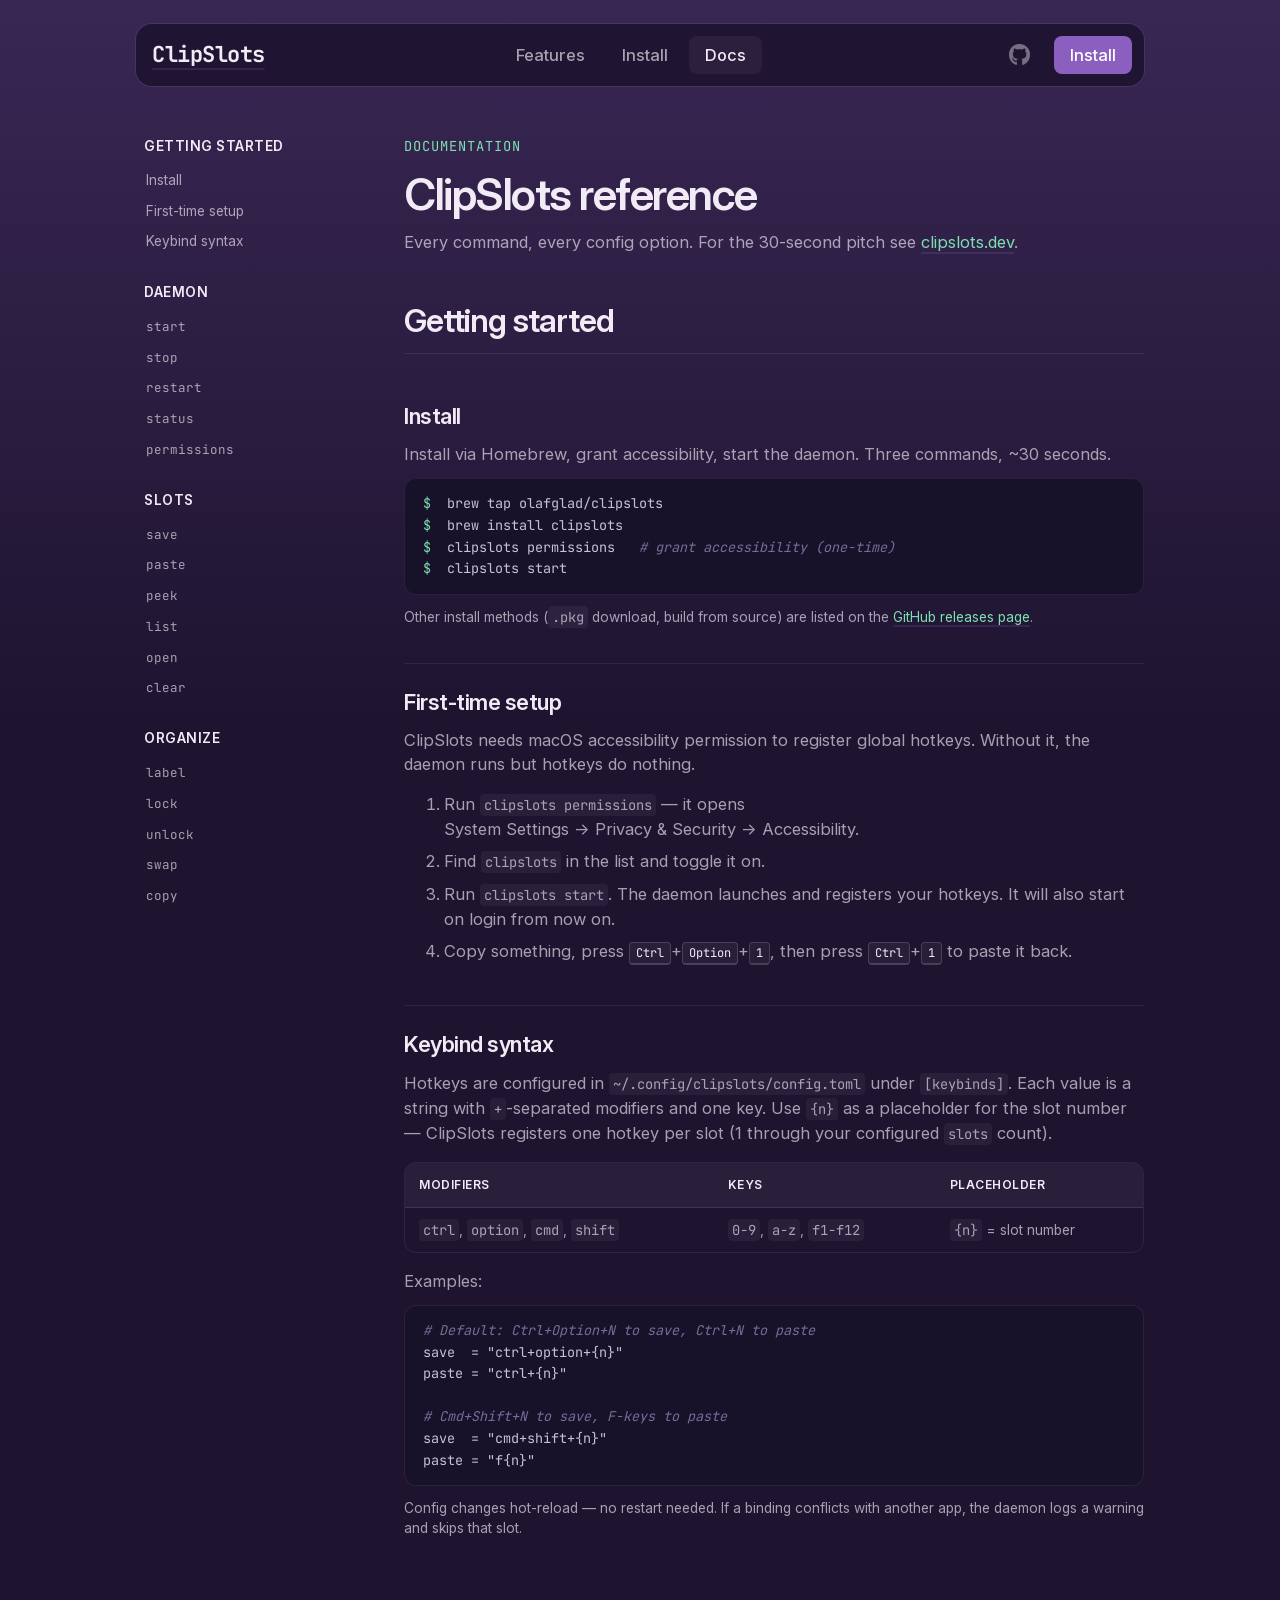
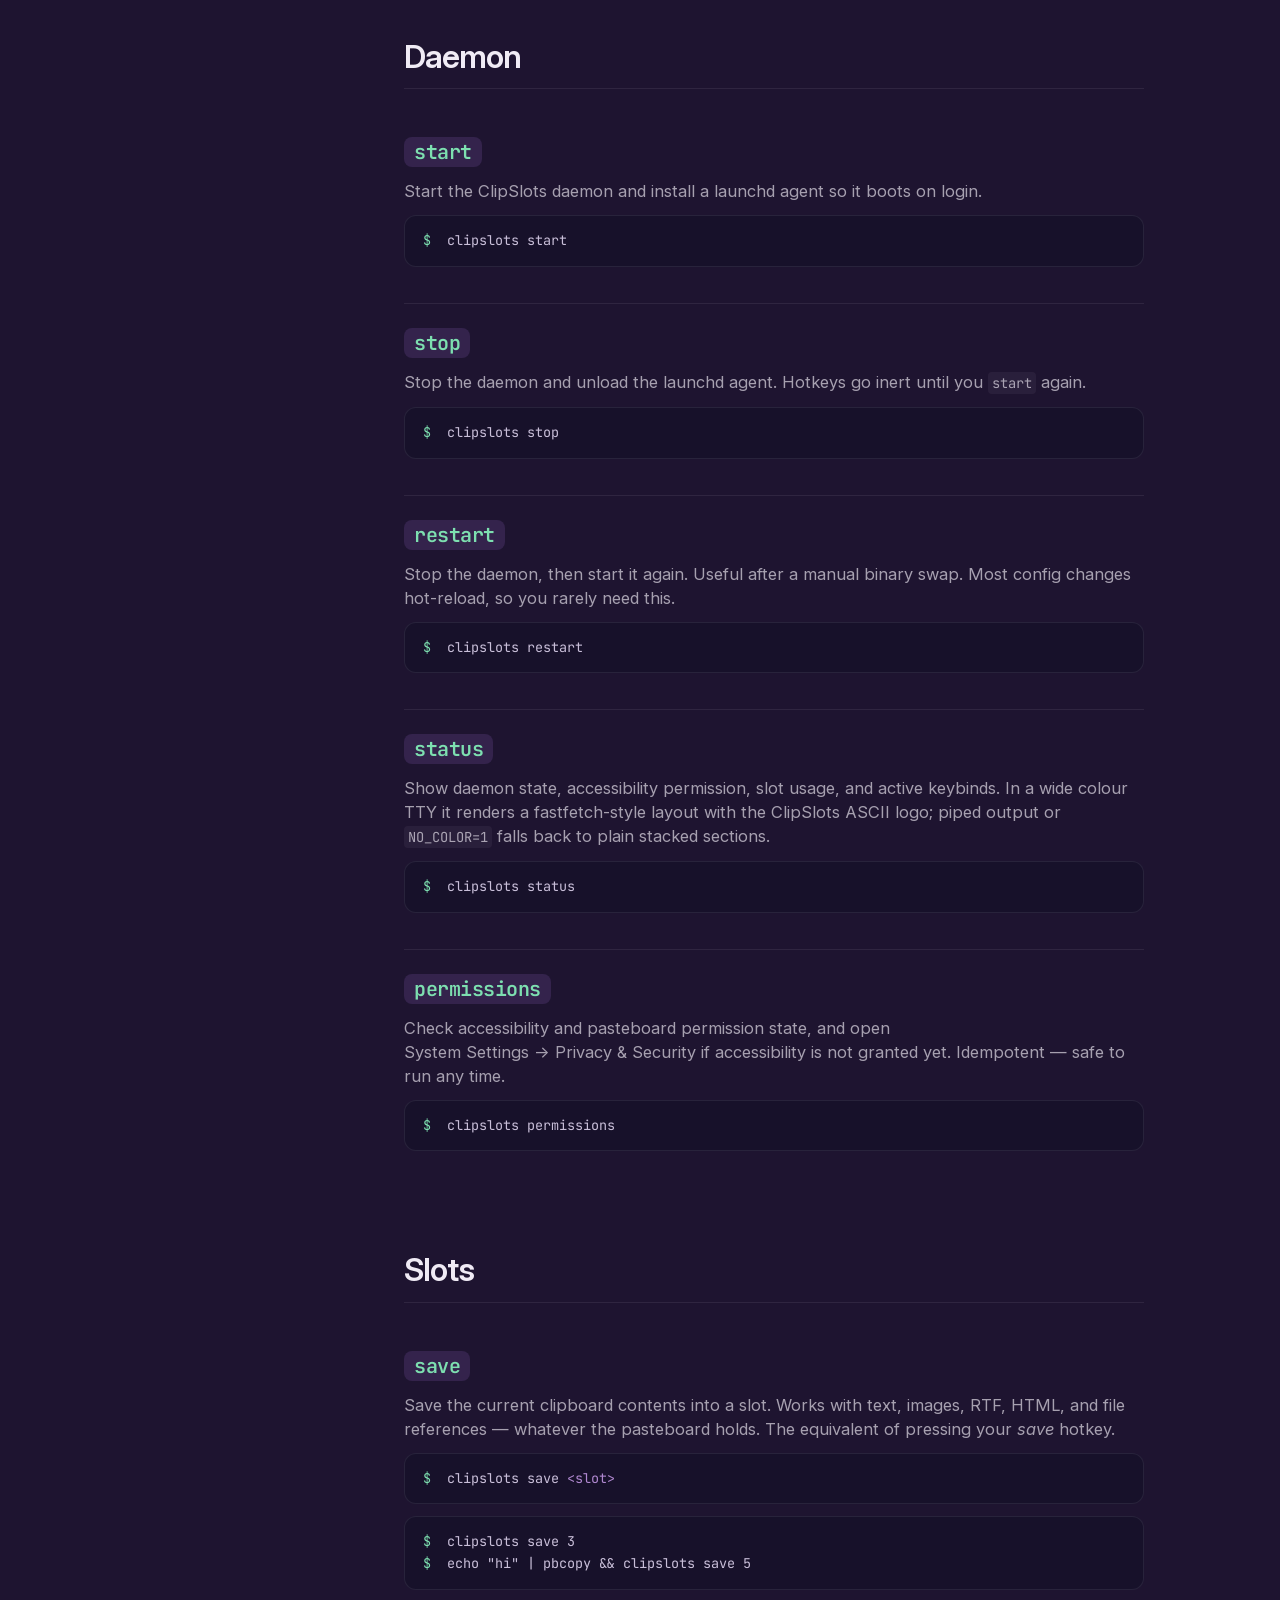
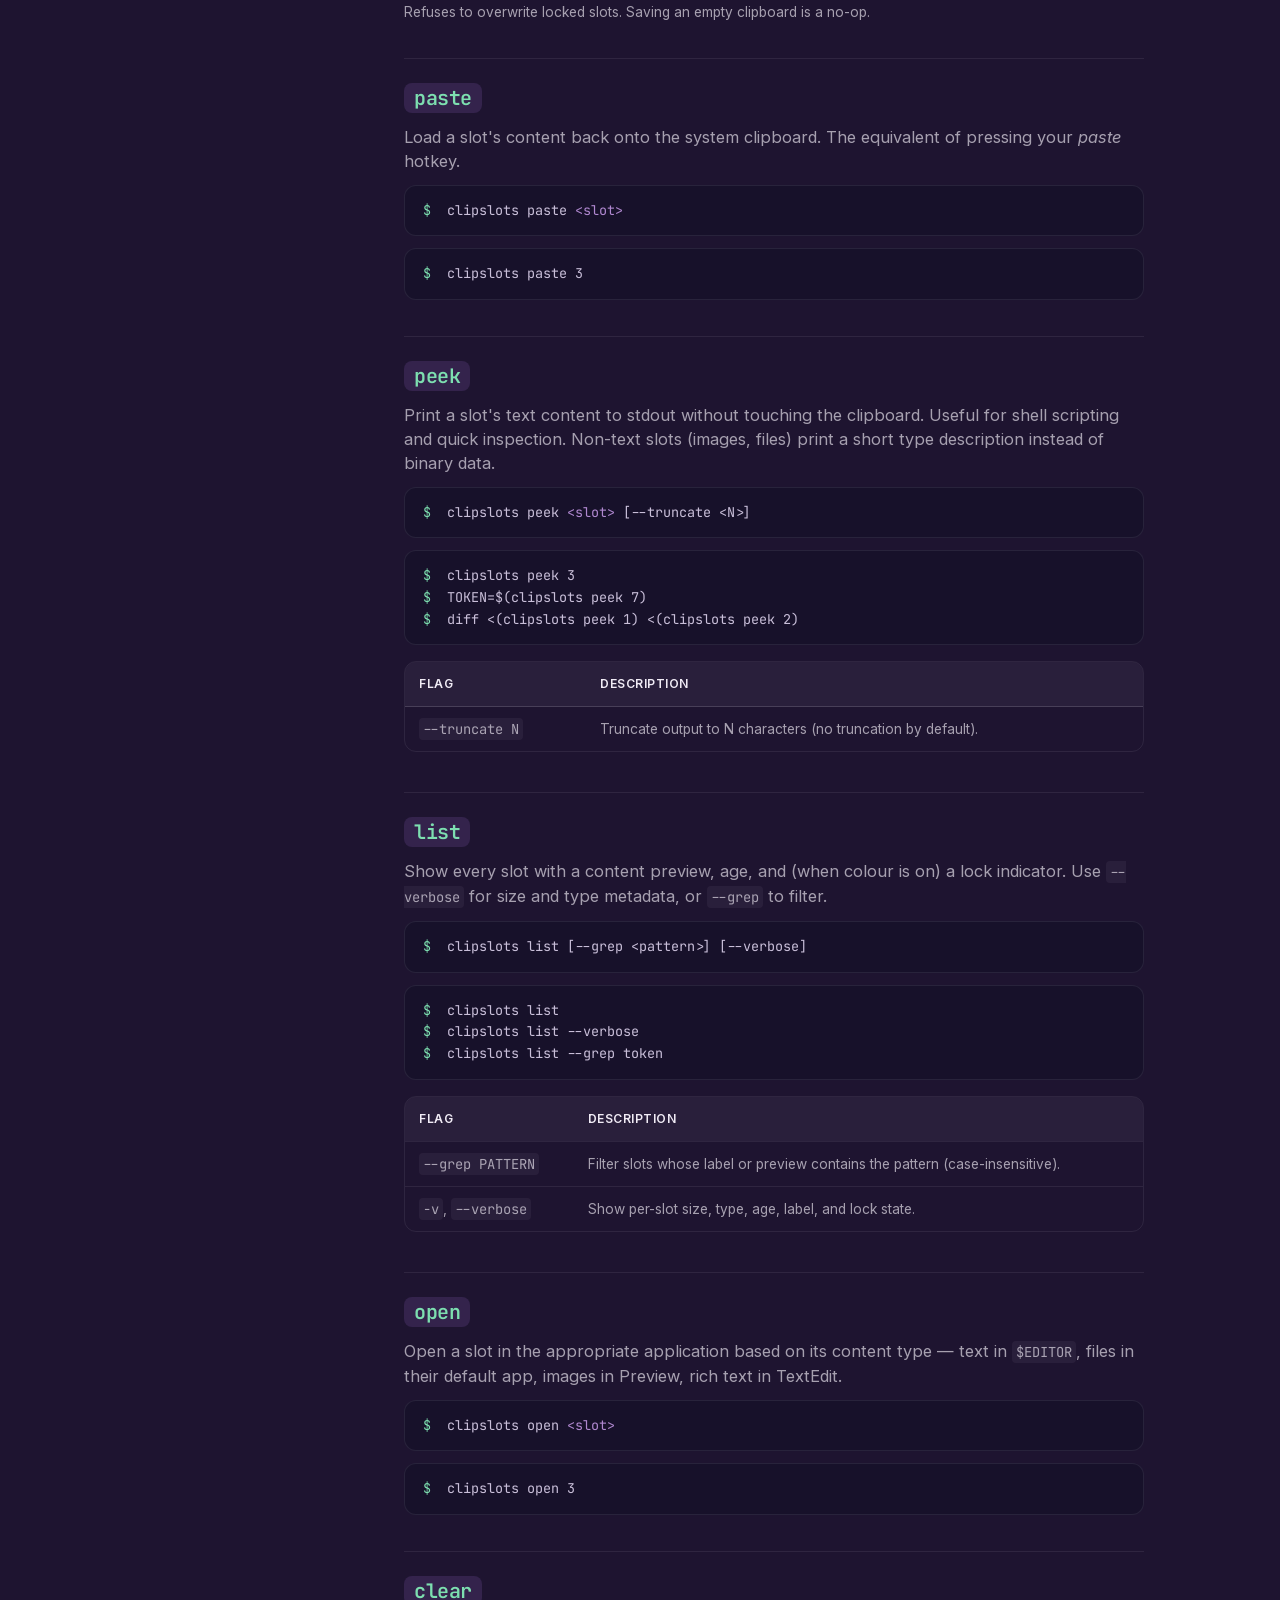
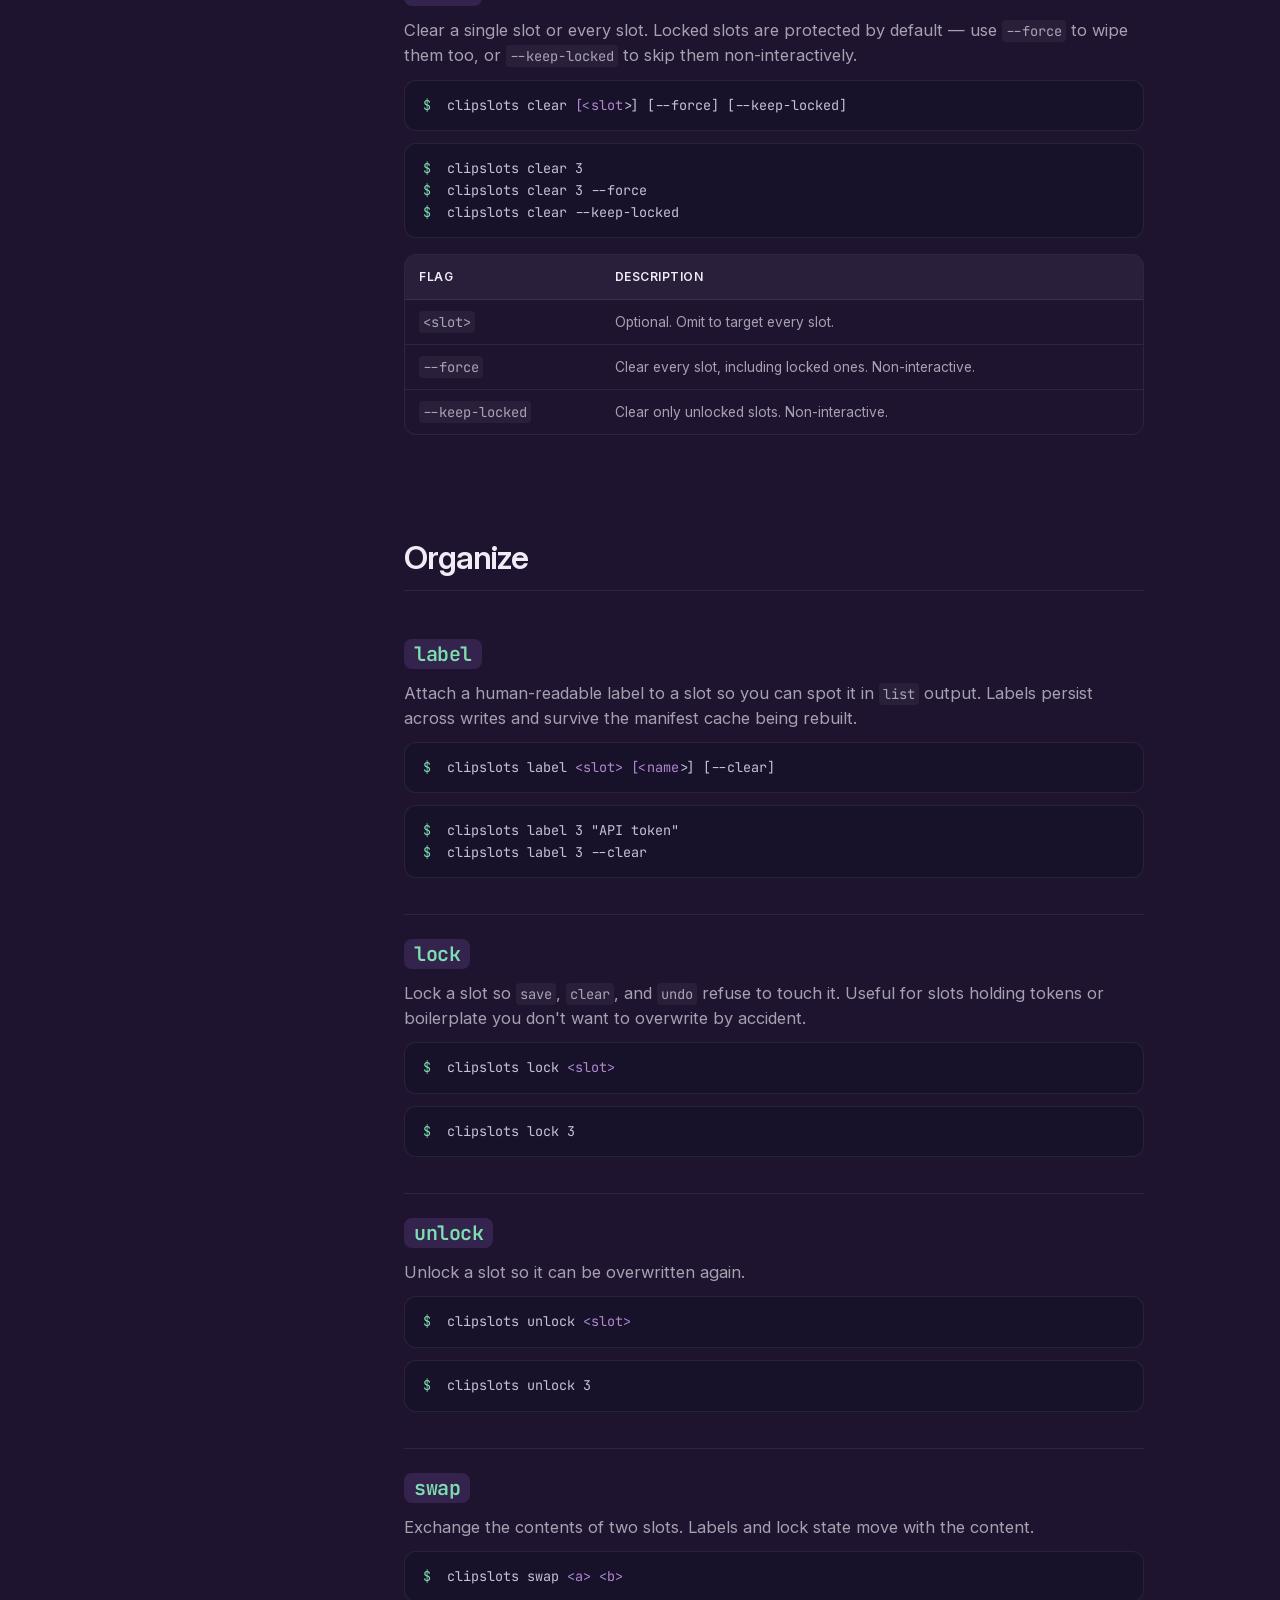
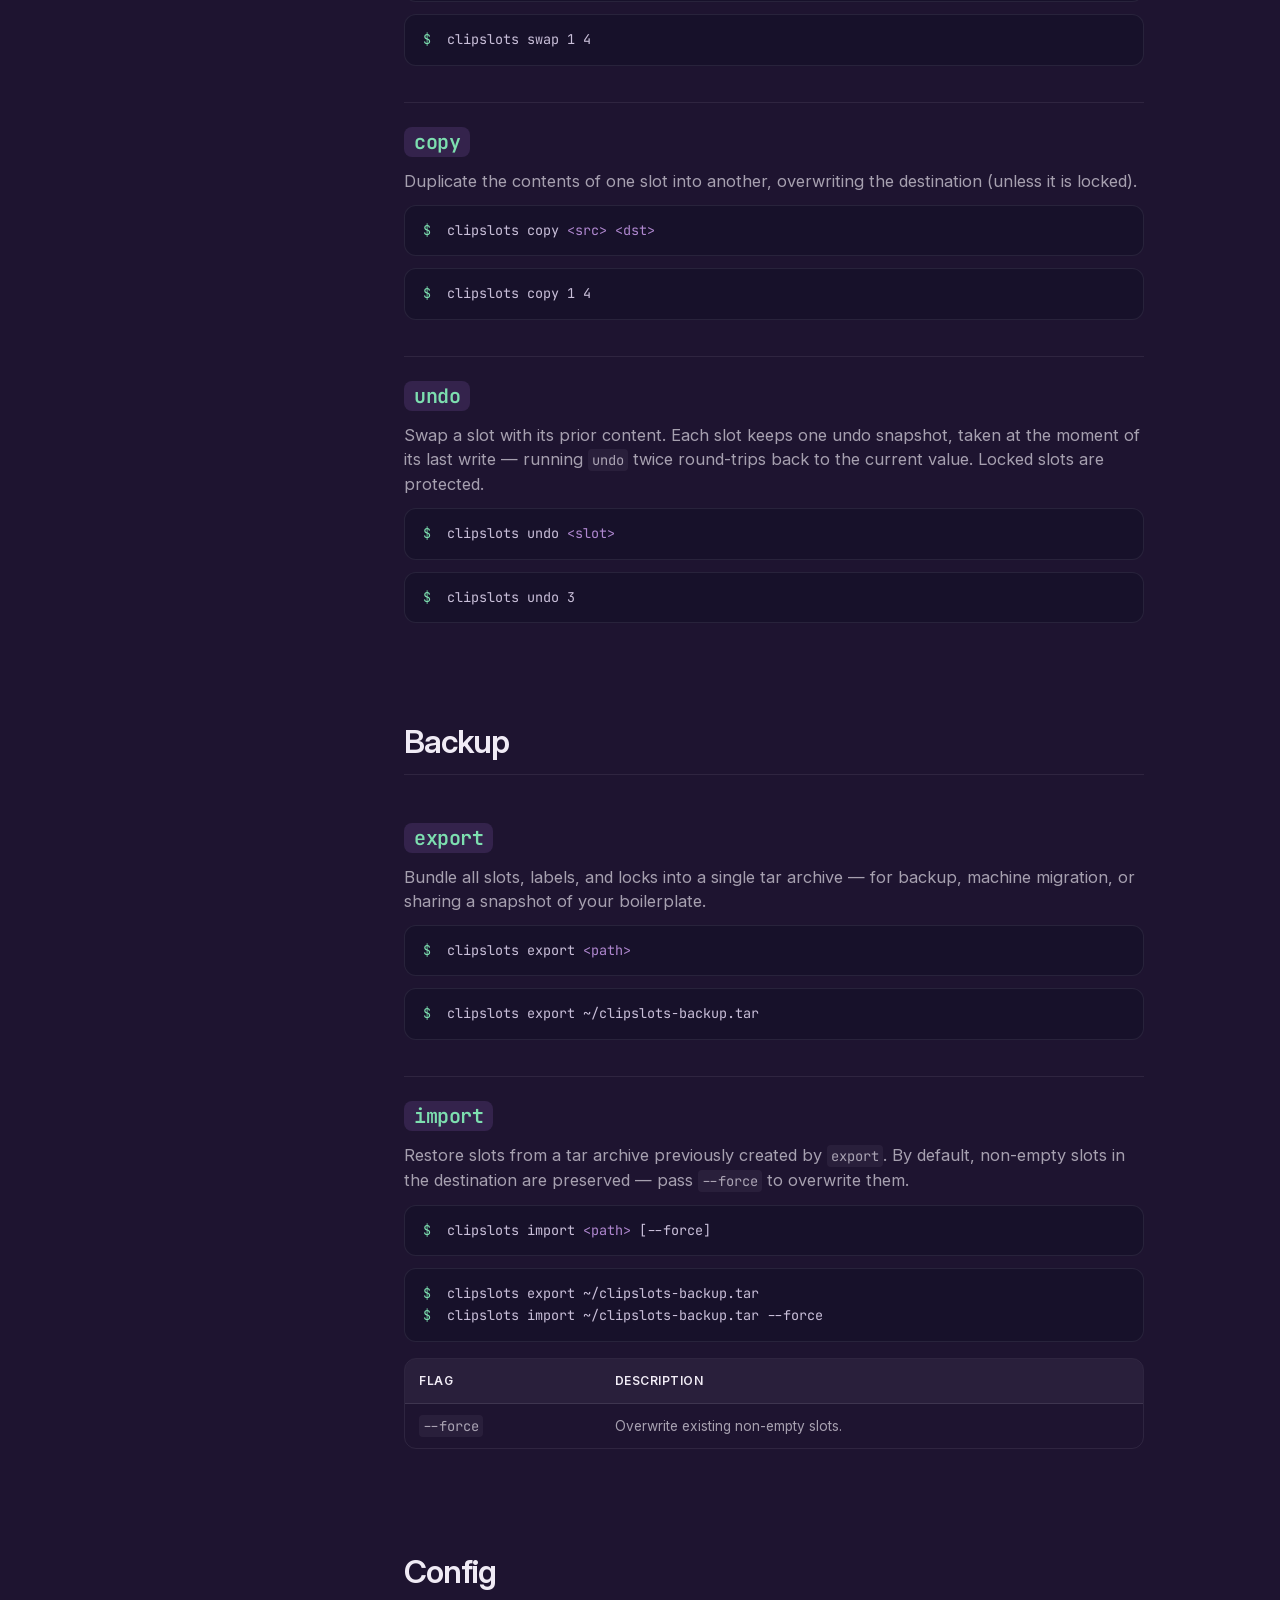
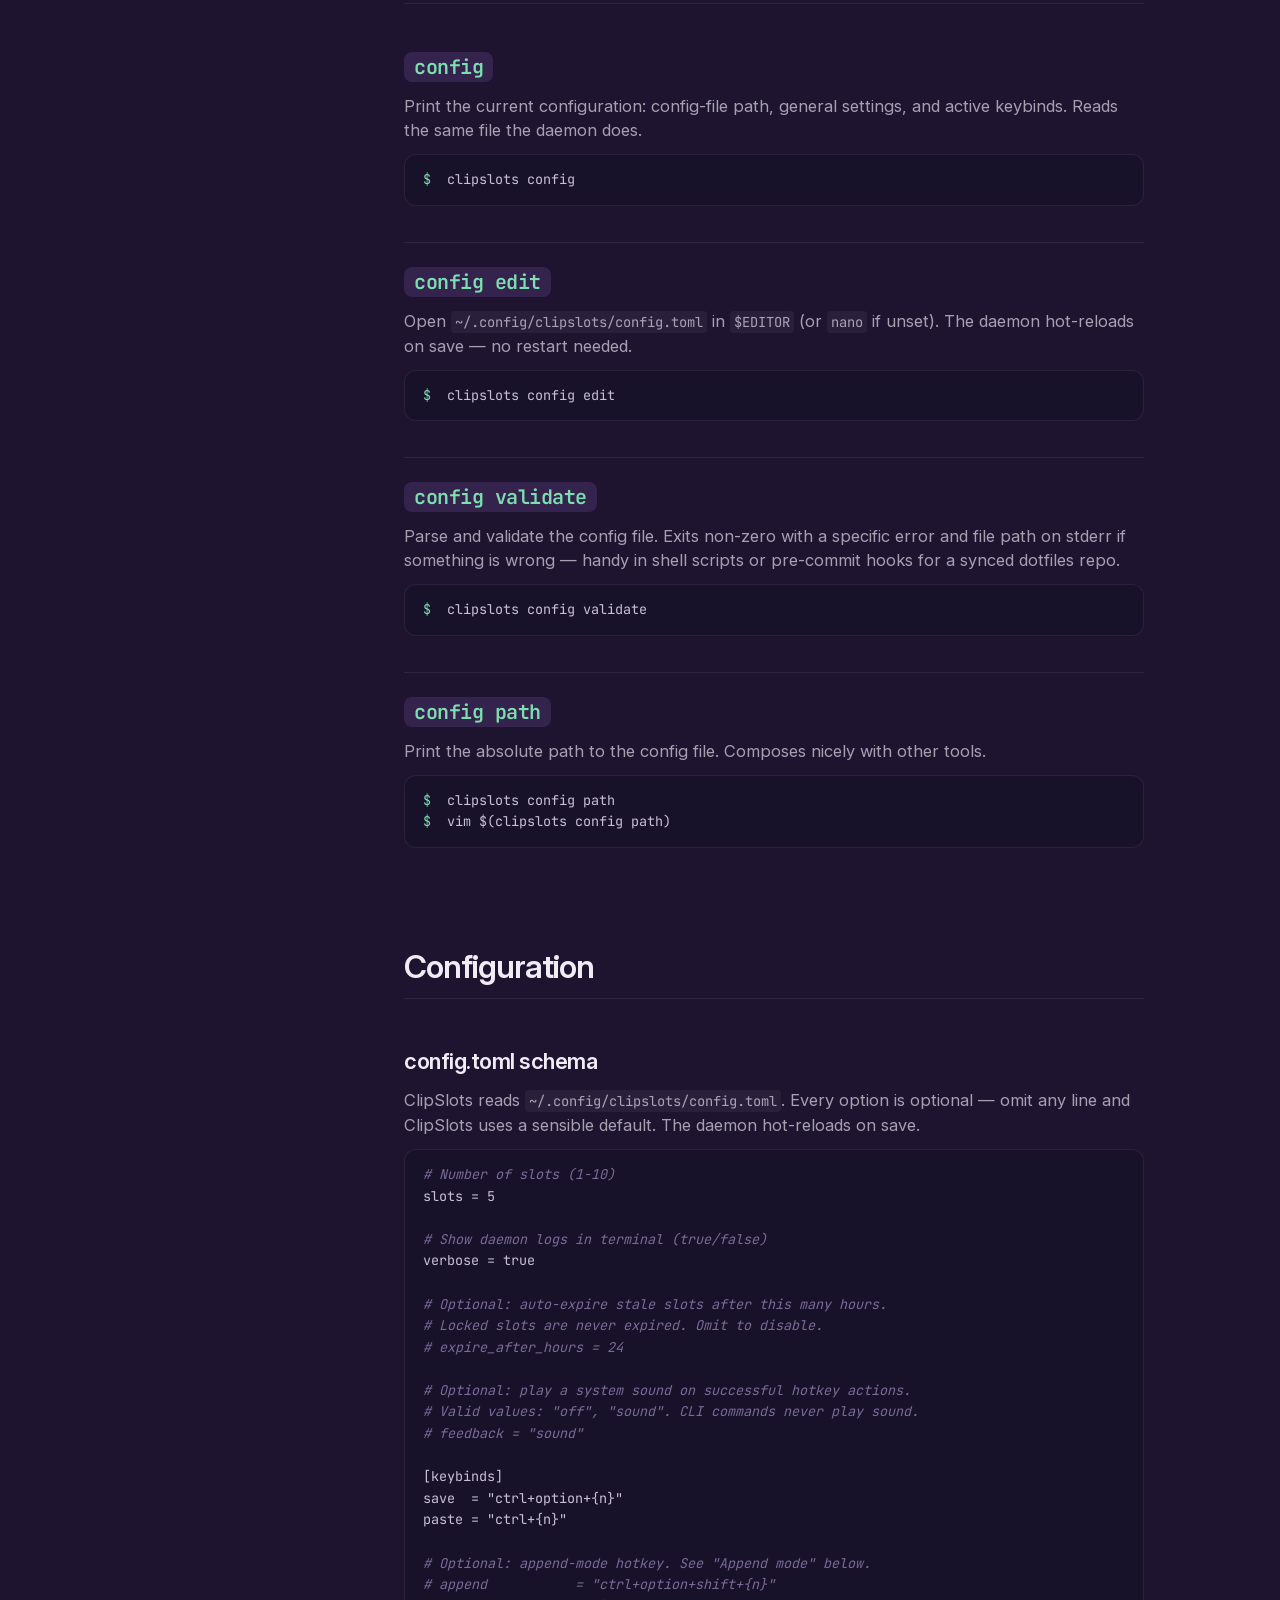
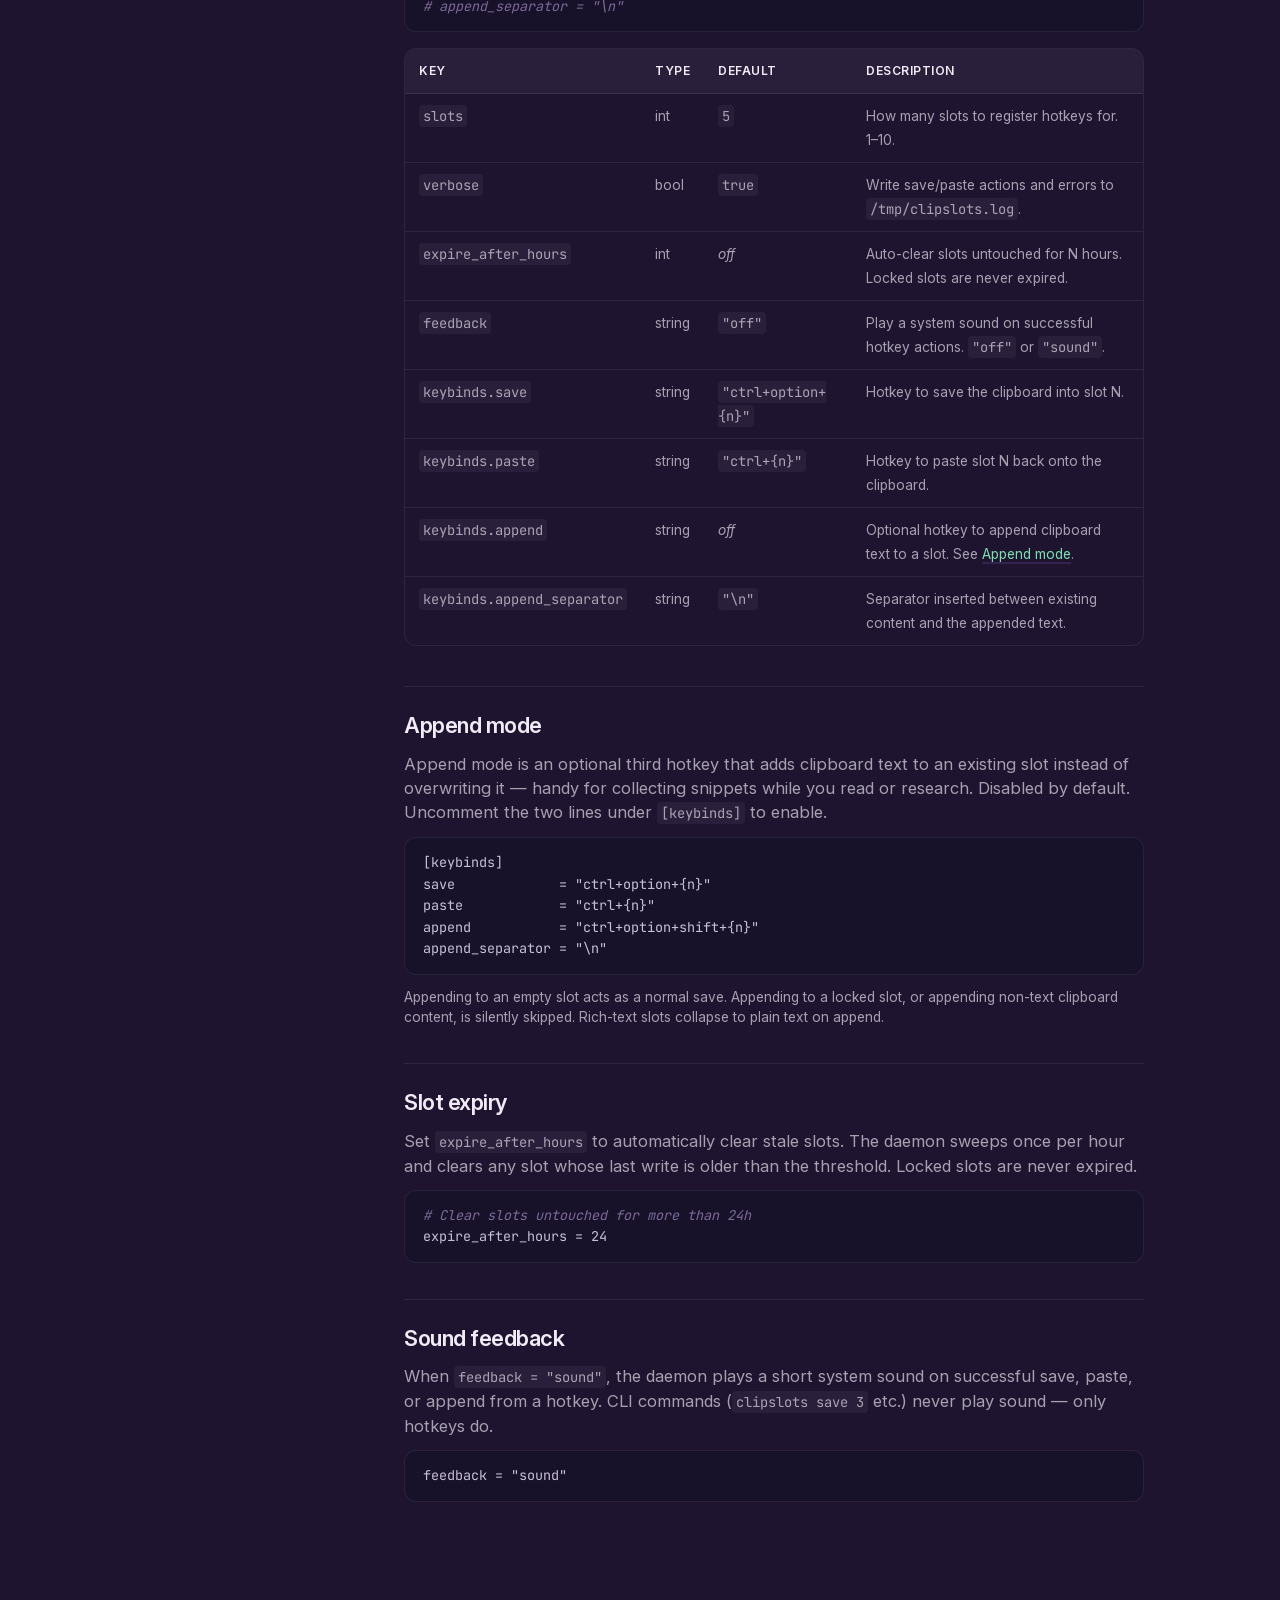
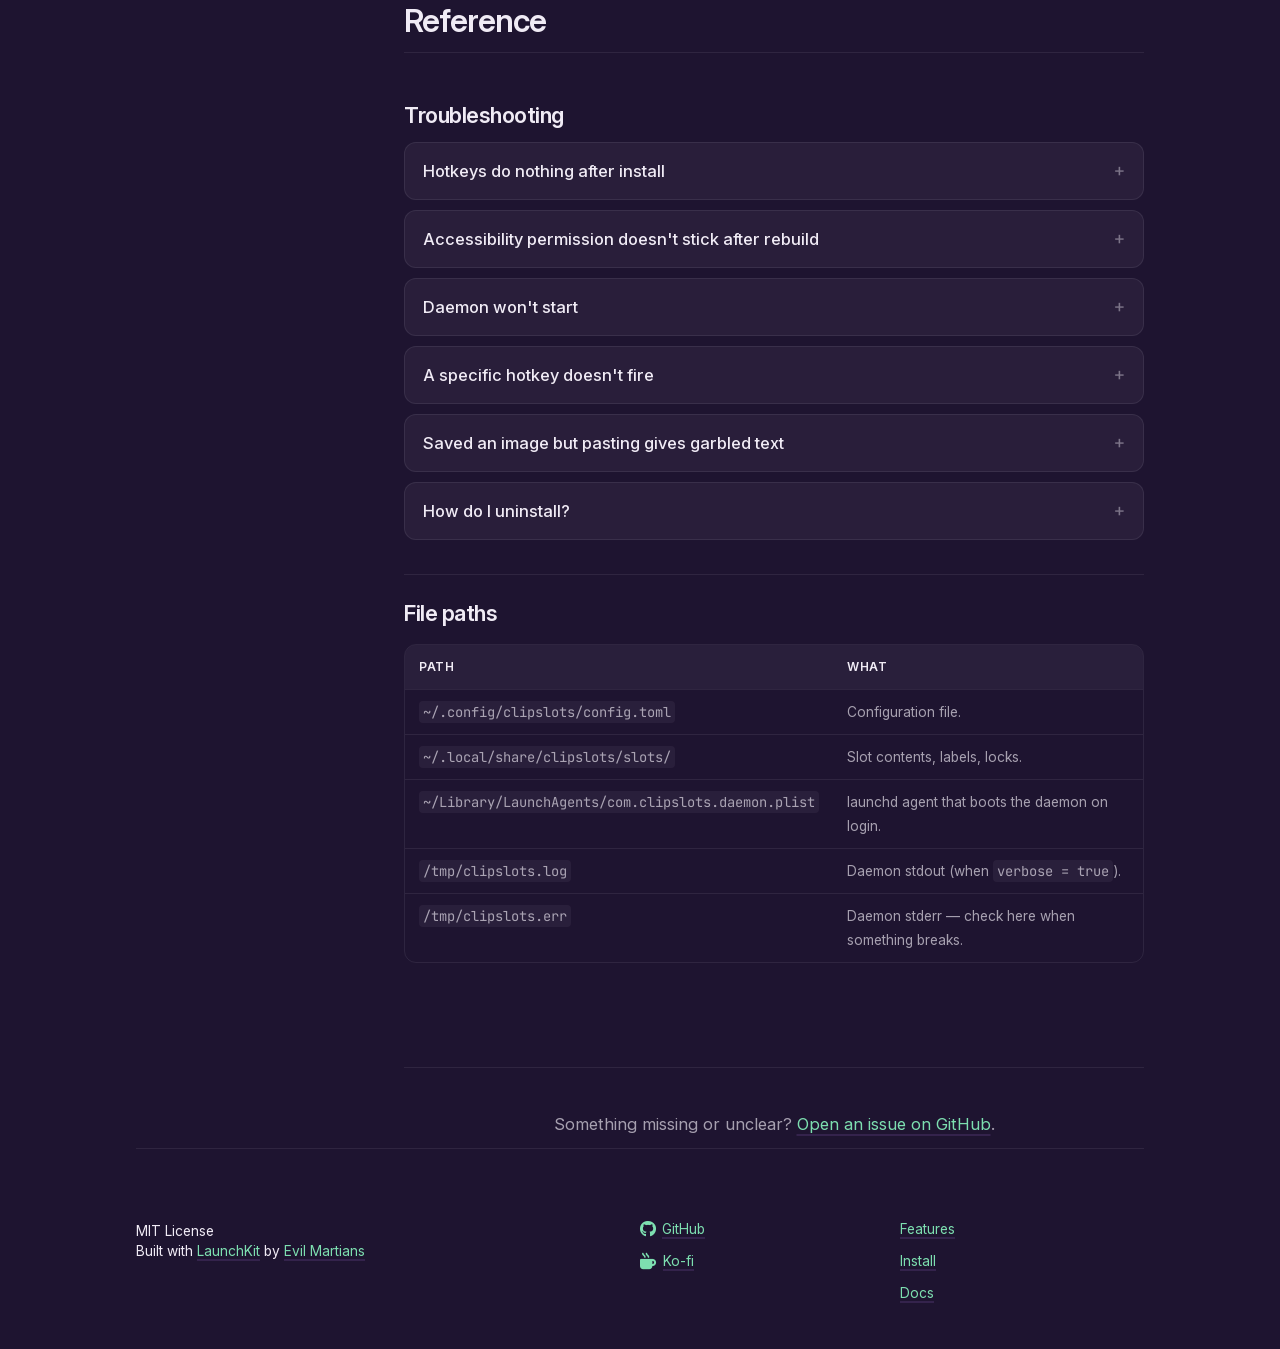
==== docs/docs/index.html @ 7c816e99 "feat(install): homebrew automation, one-click .pkg, permissions UX, docs refresh (v1.14.0) - release" ====
<!doctype html>
<html lang="en" class="theme-dark">
  <head>
    <meta charset="utf-8" />
    <title>ClipSlots — Documentation</title>
    <meta
      content="Full command reference and configuration guide for ClipSlots, the macOS clipboard slot manager."
      name="description"
    />
    <meta content="width=device-width, initial-scale=1" name="viewport" />

    <!-- Open Graph -->
    <meta property="og:type" content="website" />
    <meta property="og:site_name" content="ClipSlots" />
    <meta property="og:title" content="ClipSlots — Documentation" />
    <meta
      property="og:description"
      content="Full command reference and configuration guide for ClipSlots."
    />
    <meta
      property="og:image"
      content="https://clipslots.dev/images/og-image.png"
    />
    <meta property="og:url" content="https://clipslots.dev/docs/" />

    <!-- Favicon -->
    <link rel="icon" href="../images/favicon/favicon.ico" sizes="48x48" />
    <link rel="icon" href="../images/favicon/favicon.svg" type="image/svg+xml" />
    <link
      rel="apple-touch-icon"
      sizes="180x180"
      href="../images/favicon/apple-touch-icon.png"
    />
    <link rel="manifest" href="../images/favicon/site.webmanifest" />

    <!-- Fonts -->
    <link
      rel="preload"
      href="../fonts/InterVariable.woff2"
      as="font"
      type="font/woff2"
      crossorigin
    />

    <!-- Styles -->
    <link href="../vendor/font-awesome-6.7.2/css/all.min.css" rel="stylesheet" />
    <link href="../css/index.css" rel="stylesheet" type="text/css" />
    <link href="../css/tablet.css" rel="stylesheet" type="text/css" />
    <link href="../css/mobile.css" rel="stylesheet" type="text/css" />
    <link href="../css/docs.css" rel="stylesheet" type="text/css" />
    <script src="../js/main.js" type="text/javascript" defer></script>
    <script src="../js/docs.js" type="text/javascript" defer></script>
    <script
      data-goatcounter="https://clipslots.goatcounter.com/count"
      async
      src="//gc.zgo.at/count.js"
    ></script>
  </head>

  <body class="docs-body">
    <div class="background-gradient"></div>
    <div class="page-container">
      <header class="nav-container">
        <a href="../" class="nav-brand">
          <span class="brand-text">ClipSlots</span>
        </a>
        <nav role="navigation" class="nav-menu" data-navigation>
          <a href="../#features" class="nav-link">Features</a>
          <a href="../#install" class="nav-link">Install</a>
          <a href="./" class="nav-link active">Docs</a>
          <div class="button-group stacked margin-top-l mobile-only">
            <a
              href="https://github.com/olafglad/clipSlots"
              class="button primary"
              target="_blank"
            >
              <div class="fa-brands fa-github icon m"></div>
              View on GitHub
            </a>
          </div>
        </nav>
        <div class="button-group">
          <a
            href="https://github.com/olafglad/clipSlots"
            class="button ghost compact hide-on-mobile"
            target="_blank"
            aria-label="GitHub"
          >
            <div class="fa-brands fa-github icon l"></div>
          </a>
          <a href="../#install" class="button primary compact">Install</a>
          <button
            class="button ghost compact nav-hamburger"
            data-mobile-toggle
            aria-label="Show menu"
          >
            <span class="fa-solid fa-bars icon m"></span>
          </button>
        </div>
      </header>

      <main class="docs-layout">
        <!-- Sidebar -->
        <aside class="docs-sidebar" data-docs-sidebar>
          <button
            class="docs-sidebar-toggle"
            data-docs-sidebar-toggle
            aria-label="Show docs navigation"
          >
            <span class="fa-solid fa-list icon m"></span>
            On this page
          </button>
          <nav class="docs-nav" aria-label="Documentation navigation">
            <div class="docs-nav-group">
              <p class="docs-nav-title">Getting Started</p>
              <a href="#install" class="docs-nav-link">Install</a>
              <a href="#first-time" class="docs-nav-link">First-time setup</a>
              <a href="#keybinds" class="docs-nav-link">Keybind syntax</a>
            </div>

            <div class="docs-nav-group">
              <p class="docs-nav-title">Daemon</p>
              <a href="#start" class="docs-nav-link"><code>start</code></a>
              <a href="#stop" class="docs-nav-link"><code>stop</code></a>
              <a href="#restart" class="docs-nav-link"><code>restart</code></a>
              <a href="#status" class="docs-nav-link"><code>status</code></a>
              <a href="#permissions" class="docs-nav-link"><code>permissions</code></a>
            </div>

            <div class="docs-nav-group">
              <p class="docs-nav-title">Slots</p>
              <a href="#save" class="docs-nav-link"><code>save</code></a>
              <a href="#paste" class="docs-nav-link"><code>paste</code></a>
              <a href="#peek" class="docs-nav-link"><code>peek</code></a>
              <a href="#list" class="docs-nav-link"><code>list</code></a>
              <a href="#open" class="docs-nav-link"><code>open</code></a>
              <a href="#clear" class="docs-nav-link"><code>clear</code></a>
            </div>

            <div class="docs-nav-group">
              <p class="docs-nav-title">Organize</p>
              <a href="#label" class="docs-nav-link"><code>label</code></a>
              <a href="#lock" class="docs-nav-link"><code>lock</code></a>
              <a href="#unlock" class="docs-nav-link"><code>unlock</code></a>
              <a href="#swap" class="docs-nav-link"><code>swap</code></a>
              <a href="#copy" class="docs-nav-link"><code>copy</code></a>
              <a href="#undo" class="docs-nav-link"><code>undo</code></a>
            </div>

            <div class="docs-nav-group">
              <p class="docs-nav-title">Backup</p>
              <a href="#export" class="docs-nav-link"><code>export</code></a>
              <a href="#import" class="docs-nav-link"><code>import</code></a>
            </div>

            <div class="docs-nav-group">
              <p class="docs-nav-title">Config</p>
              <a href="#config" class="docs-nav-link"><code>config</code></a>
              <a href="#config-edit" class="docs-nav-link"><code>config edit</code></a>
              <a href="#config-validate" class="docs-nav-link"><code>config validate</code></a>
              <a href="#config-path" class="docs-nav-link"><code>config path</code></a>
            </div>

            <div class="docs-nav-group">
              <p class="docs-nav-title">Configuration</p>
              <a href="#config-schema" class="docs-nav-link">config.toml schema</a>
              <a href="#append-mode" class="docs-nav-link">Append mode</a>
              <a href="#expiry" class="docs-nav-link">Slot expiry</a>
              <a href="#feedback" class="docs-nav-link">Sound feedback</a>
            </div>

            <div class="docs-nav-group">
              <p class="docs-nav-title">Reference</p>
              <a href="#troubleshooting" class="docs-nav-link">Troubleshooting</a>
              <a href="#file-paths" class="docs-nav-link">File paths</a>
            </div>
          </nav>
        </aside>

        <!-- Content -->
        <article class="docs-content">
          <header class="docs-header">
            <p class="docs-eyebrow">Documentation</p>
            <h1 class="docs-h1">ClipSlots reference</h1>
            <p class="paragraph m secondary">
              Every command, every config option. For the 30-second pitch see
              <a href="../" class="color-teal">clipslots.dev</a>.
            </p>
          </header>

          <!-- ============================================================ -->
          <!-- Getting Started                                              -->
          <!-- ============================================================ -->
          <section class="docs-section">
            <h2 class="docs-h2">Getting started</h2>

            <article class="docs-block" id="install">
              <h3 class="docs-h3">
                Install
                <a href="#install" class="docs-anchor" aria-label="Link to Install">#</a>
              </h3>
              <p class="paragraph m secondary">
                Install via Homebrew, grant accessibility, start the daemon.
                Three commands, ~30 seconds.
              </p>
              <pre class="docs-code"><code><span class="c">$</span> brew tap olafglad/clipslots
<span class="c">$</span> brew install clipslots
<span class="c">$</span> clipslots permissions   <span class="comment"># grant accessibility (one-time)</span>
<span class="c">$</span> clipslots start</code></pre>
              <p class="paragraph s secondary">
                Other install methods (<code class="inline-code">.pkg</code> download, build from source) are
                listed on the
                <a
                  href="https://github.com/olafglad/clipSlots/releases/latest"
                  class="color-teal"
                  target="_blank"
                  >GitHub releases page</a
                >.
              </p>
            </article>

            <article class="docs-block" id="first-time">
              <h3 class="docs-h3">
                First-time setup
                <a href="#first-time" class="docs-anchor" aria-label="Link to First-time setup">#</a>
              </h3>
              <p class="paragraph m secondary">
                ClipSlots needs macOS accessibility permission to register
                global hotkeys. Without it, the daemon runs but hotkeys do
                nothing.
              </p>
              <ol class="paragraph m secondary">
                <li>
                  Run <code class="inline-code">clipslots permissions</code> —
                  it opens System&nbsp;Settings&nbsp;→&nbsp;Privacy&nbsp;&amp;&nbsp;Security&nbsp;→&nbsp;Accessibility.
                </li>
                <li>
                  Find <code class="inline-code">clipslots</code> in the list
                  and toggle it on.
                </li>
                <li>
                  Run <code class="inline-code">clipslots start</code>. The
                  daemon launches and registers your hotkeys. It will also
                  start on login from now on.
                </li>
                <li>
                  Copy something, press <kbd>Ctrl</kbd>+<kbd>Option</kbd>+<kbd>1</kbd>, then
                  press <kbd>Ctrl</kbd>+<kbd>1</kbd> to paste it back.
                </li>
              </ol>
            </article>

            <article class="docs-block" id="keybinds">
              <h3 class="docs-h3">
                Keybind syntax
                <a href="#keybinds" class="docs-anchor" aria-label="Link to Keybind syntax">#</a>
              </h3>
              <p class="paragraph m secondary">
                Hotkeys are configured in
                <code class="inline-code">~/.config/clipslots/config.toml</code>
                under <code class="inline-code">[keybinds]</code>. Each value
                is a string with <code class="inline-code">+</code>-separated
                modifiers and one key. Use
                <code class="inline-code">{n}</code> as a placeholder for the
                slot number — ClipSlots registers one hotkey per slot
                (1&nbsp;through your configured <code class="inline-code">slots</code> count).
              </p>
              <div class="docs-table-wrapper">
                <table class="docs-table">
                  <thead>
                    <tr><th>Modifiers</th><th>Keys</th><th>Placeholder</th></tr>
                  </thead>
                  <tbody>
                    <tr>
                      <td><code class="inline-code">ctrl</code>, <code class="inline-code">option</code>, <code class="inline-code">cmd</code>, <code class="inline-code">shift</code></td>
                      <td><code class="inline-code">0-9</code>, <code class="inline-code">a-z</code>, <code class="inline-code">f1-f12</code></td>
                      <td><code class="inline-code">{n}</code> = slot number</td>
                    </tr>
                  </tbody>
                </table>
              </div>
              <p class="paragraph m secondary">Examples:</p>
              <pre class="docs-code"><code><span class="comment"># Default: Ctrl+Option+N to save, Ctrl+N to paste</span>
save  = "ctrl+option+{n}"
paste = "ctrl+{n}"

<span class="comment"># Cmd+Shift+N to save, F-keys to paste</span>
save  = "cmd+shift+{n}"
paste = "f{n}"</code></pre>
              <p class="paragraph s secondary">
                Config changes hot-reload — no restart needed. If a binding
                conflicts with another app, the daemon logs a warning and
                skips that slot.
              </p>
            </article>
          </section>

          <!-- ============================================================ -->
          <!-- Daemon commands                                              -->
          <!-- ============================================================ -->
          <section class="docs-section">
            <h2 class="docs-h2">Daemon</h2>

            <article class="docs-block" id="start">
              <h3 class="docs-h3"><code>start</code><a href="#start" class="docs-anchor">#</a></h3>
              <p class="paragraph m secondary">Start the ClipSlots daemon and install a launchd agent so it boots on login.</p>
              <pre class="docs-code"><code><span class="c">$</span> clipslots start</code></pre>
            </article>

            <article class="docs-block" id="stop">
              <h3 class="docs-h3"><code>stop</code><a href="#stop" class="docs-anchor">#</a></h3>
              <p class="paragraph m secondary">Stop the daemon and unload the launchd agent. Hotkeys go inert until you <code class="inline-code">start</code> again.</p>
              <pre class="docs-code"><code><span class="c">$</span> clipslots stop</code></pre>
            </article>

            <article class="docs-block" id="restart">
              <h3 class="docs-h3"><code>restart</code><a href="#restart" class="docs-anchor">#</a></h3>
              <p class="paragraph m secondary">Stop the daemon, then start it again. Useful after a manual binary swap. Most config changes hot-reload, so you rarely need this.</p>
              <pre class="docs-code"><code><span class="c">$</span> clipslots restart</code></pre>
            </article>

            <article class="docs-block" id="status">
              <h3 class="docs-h3"><code>status</code><a href="#status" class="docs-anchor">#</a></h3>
              <p class="paragraph m secondary">
                Show daemon state, accessibility permission, slot usage, and active keybinds. In a wide colour TTY it renders a fastfetch-style layout with the ClipSlots ASCII logo; piped output or
                <code class="inline-code">NO_COLOR=1</code> falls back to plain stacked sections.
              </p>
              <pre class="docs-code"><code><span class="c">$</span> clipslots status</code></pre>
            </article>

            <article class="docs-block" id="permissions">
              <h3 class="docs-h3"><code>permissions</code><a href="#permissions" class="docs-anchor">#</a></h3>
              <p class="paragraph m secondary">
                Check accessibility and pasteboard permission state, and open
                System&nbsp;Settings&nbsp;→&nbsp;Privacy&nbsp;&amp;&nbsp;Security if accessibility is not granted yet. Idempotent — safe to run any time.
              </p>
              <pre class="docs-code"><code><span class="c">$</span> clipslots permissions</code></pre>
            </article>
          </section>

          <!-- ============================================================ -->
          <!-- Slot commands                                                -->
          <!-- ============================================================ -->
          <section class="docs-section">
            <h2 class="docs-h2">Slots</h2>

            <article class="docs-block" id="save">
              <h3 class="docs-h3"><code>save</code><a href="#save" class="docs-anchor">#</a></h3>
              <p class="paragraph m secondary">
                Save the current clipboard contents into a slot. Works with
                text, images, RTF, HTML, and file references — whatever the
                pasteboard holds. The equivalent of pressing your
                <em>save</em> hotkey.
              </p>
              <pre class="docs-code"><code><span class="c">$</span> clipslots save <span class="arg">&lt;slot&gt;</span></code></pre>
              <pre class="docs-code"><code><span class="c">$</span> clipslots save 3
<span class="c">$</span> echo "hi" | pbcopy &amp;&amp; clipslots save 5</code></pre>
              <p class="paragraph s secondary">Refuses to overwrite locked slots. Saving an empty clipboard is a no-op.</p>
            </article>

            <article class="docs-block" id="paste">
              <h3 class="docs-h3"><code>paste</code><a href="#paste" class="docs-anchor">#</a></h3>
              <p class="paragraph m secondary">Load a slot's content back onto the system clipboard. The equivalent of pressing your <em>paste</em> hotkey.</p>
              <pre class="docs-code"><code><span class="c">$</span> clipslots paste <span class="arg">&lt;slot&gt;</span></code></pre>
              <pre class="docs-code"><code><span class="c">$</span> clipslots paste 3</code></pre>
            </article>

            <article class="docs-block" id="peek">
              <h3 class="docs-h3"><code>peek</code><a href="#peek" class="docs-anchor">#</a></h3>
              <p class="paragraph m secondary">
                Print a slot's text content to stdout without touching the
                clipboard. Useful for shell scripting and quick inspection.
                Non-text slots (images, files) print a short type
                description instead of binary data.
              </p>
              <pre class="docs-code"><code><span class="c">$</span> clipslots peek <span class="arg">&lt;slot&gt;</span> [--truncate &lt;N&gt;]</code></pre>
              <pre class="docs-code"><code><span class="c">$</span> clipslots peek 3
<span class="c">$</span> TOKEN=$(clipslots peek 7)
<span class="c">$</span> diff &lt;(clipslots peek 1) &lt;(clipslots peek 2)</code></pre>
              <div class="docs-table-wrapper">
                <table class="docs-table">
                  <thead><tr><th>Flag</th><th>Description</th></tr></thead>
                  <tbody>
                    <tr><td><code class="inline-code">--truncate N</code></td><td>Truncate output to N characters (no truncation by default).</td></tr>
                  </tbody>
                </table>
              </div>
            </article>

            <article class="docs-block" id="list">
              <h3 class="docs-h3"><code>list</code><a href="#list" class="docs-anchor">#</a></h3>
              <p class="paragraph m secondary">
                Show every slot with a content preview, age, and (when colour
                is on) a lock indicator. Use
                <code class="inline-code">--verbose</code> for size and type
                metadata, or <code class="inline-code">--grep</code> to filter.
              </p>
              <pre class="docs-code"><code><span class="c">$</span> clipslots list [--grep &lt;pattern&gt;] [--verbose]</code></pre>
              <pre class="docs-code"><code><span class="c">$</span> clipslots list
<span class="c">$</span> clipslots list --verbose
<span class="c">$</span> clipslots list --grep token</code></pre>
              <div class="docs-table-wrapper">
                <table class="docs-table">
                  <thead><tr><th>Flag</th><th>Description</th></tr></thead>
                  <tbody>
                    <tr><td><code class="inline-code">--grep PATTERN</code></td><td>Filter slots whose label or preview contains the pattern (case-insensitive).</td></tr>
                    <tr><td><code class="inline-code">-v</code>, <code class="inline-code">--verbose</code></td><td>Show per-slot size, type, age, label, and lock state.</td></tr>
                  </tbody>
                </table>
              </div>
            </article>

            <article class="docs-block" id="open">
              <h3 class="docs-h3"><code>open</code><a href="#open" class="docs-anchor">#</a></h3>
              <p class="paragraph m secondary">
                Open a slot in the appropriate application based on its
                content type — text in <code class="inline-code">$EDITOR</code>,
                files in their default app, images in Preview, rich text in TextEdit.
              </p>
              <pre class="docs-code"><code><span class="c">$</span> clipslots open <span class="arg">&lt;slot&gt;</span></code></pre>
              <pre class="docs-code"><code><span class="c">$</span> clipslots open 3</code></pre>
            </article>

            <article class="docs-block" id="clear">
              <h3 class="docs-h3"><code>clear</code><a href="#clear" class="docs-anchor">#</a></h3>
              <p class="paragraph m secondary">
                Clear a single slot or every slot. Locked slots are protected
                by default — use <code class="inline-code">--force</code> to
                wipe them too, or <code class="inline-code">--keep-locked</code>
                to skip them non-interactively.
              </p>
              <pre class="docs-code"><code><span class="c">$</span> clipslots clear [<span class="arg">&lt;slot&gt;</span>] [--force] [--keep-locked]</code></pre>
              <pre class="docs-code"><code><span class="c">$</span> clipslots clear 3
<span class="c">$</span> clipslots clear 3 --force
<span class="c">$</span> clipslots clear --keep-locked</code></pre>
              <div class="docs-table-wrapper">
                <table class="docs-table">
                  <thead><tr><th>Flag</th><th>Description</th></tr></thead>
                  <tbody>
                    <tr><td><code class="inline-code">&lt;slot&gt;</code></td><td>Optional. Omit to target every slot.</td></tr>
                    <tr><td><code class="inline-code">--force</code></td><td>Clear every slot, including locked ones. Non-interactive.</td></tr>
                    <tr><td><code class="inline-code">--keep-locked</code></td><td>Clear only unlocked slots. Non-interactive.</td></tr>
                  </tbody>
                </table>
              </div>
            </article>
          </section>

          <!-- ============================================================ -->
          <!-- Organize commands                                            -->
          <!-- ============================================================ -->
          <section class="docs-section">
            <h2 class="docs-h2">Organize</h2>

            <article class="docs-block" id="label">
              <h3 class="docs-h3"><code>label</code><a href="#label" class="docs-anchor">#</a></h3>
              <p class="paragraph m secondary">
                Attach a human-readable label to a slot so you can spot it in
                <code class="inline-code">list</code> output. Labels persist
                across writes and survive the manifest cache being rebuilt.
              </p>
              <pre class="docs-code"><code><span class="c">$</span> clipslots label <span class="arg">&lt;slot&gt;</span> [<span class="arg">&lt;name&gt;</span>] [--clear]</code></pre>
              <pre class="docs-code"><code><span class="c">$</span> clipslots label 3 "API token"
<span class="c">$</span> clipslots label 3 --clear</code></pre>
            </article>

            <article class="docs-block" id="lock">
              <h3 class="docs-h3"><code>lock</code><a href="#lock" class="docs-anchor">#</a></h3>
              <p class="paragraph m secondary">
                Lock a slot so <code class="inline-code">save</code>,
                <code class="inline-code">clear</code>, and
                <code class="inline-code">undo</code> refuse to touch it.
                Useful for slots holding tokens or boilerplate you don't
                want to overwrite by accident.
              </p>
              <pre class="docs-code"><code><span class="c">$</span> clipslots lock <span class="arg">&lt;slot&gt;</span></code></pre>
              <pre class="docs-code"><code><span class="c">$</span> clipslots lock 3</code></pre>
            </article>

            <article class="docs-block" id="unlock">
              <h3 class="docs-h3"><code>unlock</code><a href="#unlock" class="docs-anchor">#</a></h3>
              <p class="paragraph m secondary">Unlock a slot so it can be overwritten again.</p>
              <pre class="docs-code"><code><span class="c">$</span> clipslots unlock <span class="arg">&lt;slot&gt;</span></code></pre>
              <pre class="docs-code"><code><span class="c">$</span> clipslots unlock 3</code></pre>
            </article>

            <article class="docs-block" id="swap">
              <h3 class="docs-h3"><code>swap</code><a href="#swap" class="docs-anchor">#</a></h3>
              <p class="paragraph m secondary">Exchange the contents of two slots. Labels and lock state move with the content.</p>
              <pre class="docs-code"><code><span class="c">$</span> clipslots swap <span class="arg">&lt;a&gt;</span> <span class="arg">&lt;b&gt;</span></code></pre>
              <pre class="docs-code"><code><span class="c">$</span> clipslots swap 1 4</code></pre>
            </article>

            <article class="docs-block" id="copy">
              <h3 class="docs-h3"><code>copy</code><a href="#copy" class="docs-anchor">#</a></h3>
              <p class="paragraph m secondary">Duplicate the contents of one slot into another, overwriting the destination (unless it is locked).</p>
              <pre class="docs-code"><code><span class="c">$</span> clipslots copy <span class="arg">&lt;src&gt;</span> <span class="arg">&lt;dst&gt;</span></code></pre>
              <pre class="docs-code"><code><span class="c">$</span> clipslots copy 1 4</code></pre>
            </article>

            <article class="docs-block" id="undo">
              <h3 class="docs-h3"><code>undo</code><a href="#undo" class="docs-anchor">#</a></h3>
              <p class="paragraph m secondary">
                Swap a slot with its prior content. Each slot keeps one undo
                snapshot, taken at the moment of its last write — running
                <code class="inline-code">undo</code> twice round-trips back
                to the current value. Locked slots are protected.
              </p>
              <pre class="docs-code"><code><span class="c">$</span> clipslots undo <span class="arg">&lt;slot&gt;</span></code></pre>
              <pre class="docs-code"><code><span class="c">$</span> clipslots undo 3</code></pre>
            </article>
          </section>

          <!-- ============================================================ -->
          <!-- Backup commands                                              -->
          <!-- ============================================================ -->
          <section class="docs-section">
            <h2 class="docs-h2">Backup</h2>

            <article class="docs-block" id="export">
              <h3 class="docs-h3"><code>export</code><a href="#export" class="docs-anchor">#</a></h3>
              <p class="paragraph m secondary">Bundle all slots, labels, and locks into a single tar archive — for backup, machine migration, or sharing a snapshot of your boilerplate.</p>
              <pre class="docs-code"><code><span class="c">$</span> clipslots export <span class="arg">&lt;path&gt;</span></code></pre>
              <pre class="docs-code"><code><span class="c">$</span> clipslots export ~/clipslots-backup.tar</code></pre>
            </article>

            <article class="docs-block" id="import">
              <h3 class="docs-h3"><code>import</code><a href="#import" class="docs-anchor">#</a></h3>
              <p class="paragraph m secondary">
                Restore slots from a tar archive previously created by
                <code class="inline-code">export</code>. By default,
                non-empty slots in the destination are preserved — pass
                <code class="inline-code">--force</code> to overwrite them.
              </p>
              <pre class="docs-code"><code><span class="c">$</span> clipslots import <span class="arg">&lt;path&gt;</span> [--force]</code></pre>
              <pre class="docs-code"><code><span class="c">$</span> clipslots export ~/clipslots-backup.tar
<span class="c">$</span> clipslots import ~/clipslots-backup.tar --force</code></pre>
              <div class="docs-table-wrapper">
                <table class="docs-table">
                  <thead><tr><th>Flag</th><th>Description</th></tr></thead>
                  <tbody>
                    <tr><td><code class="inline-code">--force</code></td><td>Overwrite existing non-empty slots.</td></tr>
                  </tbody>
                </table>
              </div>
            </article>
          </section>

          <!-- ============================================================ -->
          <!-- Config commands                                              -->
          <!-- ============================================================ -->
          <section class="docs-section">
            <h2 class="docs-h2">Config</h2>

            <article class="docs-block" id="config">
              <h3 class="docs-h3"><code>config</code><a href="#config" class="docs-anchor">#</a></h3>
              <p class="paragraph m secondary">Print the current configuration: config-file path, general settings, and active keybinds. Reads the same file the daemon does.</p>
              <pre class="docs-code"><code><span class="c">$</span> clipslots config</code></pre>
            </article>

            <article class="docs-block" id="config-edit">
              <h3 class="docs-h3"><code>config edit</code><a href="#config-edit" class="docs-anchor">#</a></h3>
              <p class="paragraph m secondary">
                Open <code class="inline-code">~/.config/clipslots/config.toml</code> in
                <code class="inline-code">$EDITOR</code> (or
                <code class="inline-code">nano</code> if unset). The daemon
                hot-reloads on save — no restart needed.
              </p>
              <pre class="docs-code"><code><span class="c">$</span> clipslots config edit</code></pre>
            </article>

            <article class="docs-block" id="config-validate">
              <h3 class="docs-h3"><code>config validate</code><a href="#config-validate" class="docs-anchor">#</a></h3>
              <p class="paragraph m secondary">
                Parse and validate the config file. Exits non-zero with a
                specific error and file path on stderr if something is wrong
                — handy in shell scripts or pre-commit hooks for a synced
                dotfiles repo.
              </p>
              <pre class="docs-code"><code><span class="c">$</span> clipslots config validate</code></pre>
            </article>

            <article class="docs-block" id="config-path">
              <h3 class="docs-h3"><code>config path</code><a href="#config-path" class="docs-anchor">#</a></h3>
              <p class="paragraph m secondary">Print the absolute path to the config file. Composes nicely with other tools.</p>
              <pre class="docs-code"><code><span class="c">$</span> clipslots config path
<span class="c">$</span> vim $(clipslots config path)</code></pre>
            </article>
          </section>

          <!-- ============================================================ -->
          <!-- Configuration reference                                      -->
          <!-- ============================================================ -->
          <section class="docs-section">
            <h2 class="docs-h2">Configuration</h2>

            <article class="docs-block" id="config-schema">
              <h3 class="docs-h3">
                config.toml schema
                <a href="#config-schema" class="docs-anchor">#</a>
              </h3>
              <p class="paragraph m secondary">
                ClipSlots reads <code class="inline-code">~/.config/clipslots/config.toml</code>.
                Every option is optional — omit any line and ClipSlots uses
                a sensible default. The daemon hot-reloads on save.
              </p>
              <pre class="docs-code"><code><span class="comment"># Number of slots (1-10)</span>
slots = 5

<span class="comment"># Show daemon logs in terminal (true/false)</span>
verbose = true

<span class="comment"># Optional: auto-expire stale slots after this many hours.</span>
<span class="comment"># Locked slots are never expired. Omit to disable.</span>
<span class="comment"># expire_after_hours = 24</span>

<span class="comment"># Optional: play a system sound on successful hotkey actions.</span>
<span class="comment"># Valid values: "off", "sound". CLI commands never play sound.</span>
<span class="comment"># feedback = "sound"</span>

[keybinds]
save  = "ctrl+option+{n}"
paste = "ctrl+{n}"

<span class="comment"># Optional: append-mode hotkey. See "Append mode" below.</span>
<span class="comment"># append           = "ctrl+option+shift+{n}"</span>
<span class="comment"># append_separator = "\n"</span></code></pre>

              <div class="docs-table-wrapper">
                <table class="docs-table">
                  <thead><tr><th>Key</th><th>Type</th><th>Default</th><th>Description</th></tr></thead>
                  <tbody>
                    <tr>
                      <td><code class="inline-code">slots</code></td>
                      <td>int</td>
                      <td><code class="inline-code">5</code></td>
                      <td>How many slots to register hotkeys for. 1–10.</td>
                    </tr>
                    <tr>
                      <td><code class="inline-code">verbose</code></td>
                      <td>bool</td>
                      <td><code class="inline-code">true</code></td>
                      <td>Write save/paste actions and errors to <code class="inline-code">/tmp/clipslots.log</code>.</td>
                    </tr>
                    <tr>
                      <td><code class="inline-code">expire_after_hours</code></td>
                      <td>int</td>
                      <td><em>off</em></td>
                      <td>Auto-clear slots untouched for N hours. Locked slots are never expired.</td>
                    </tr>
                    <tr>
                      <td><code class="inline-code">feedback</code></td>
                      <td>string</td>
                      <td><code class="inline-code">"off"</code></td>
                      <td>Play a system sound on successful hotkey actions. <code class="inline-code">"off"</code> or <code class="inline-code">"sound"</code>.</td>
                    </tr>
                    <tr>
                      <td><code class="inline-code">keybinds.save</code></td>
                      <td>string</td>
                      <td><code class="inline-code">"ctrl+option+{n}"</code></td>
                      <td>Hotkey to save the clipboard into slot N.</td>
                    </tr>
                    <tr>
                      <td><code class="inline-code">keybinds.paste</code></td>
                      <td>string</td>
                      <td><code class="inline-code">"ctrl+{n}"</code></td>
                      <td>Hotkey to paste slot N back onto the clipboard.</td>
                    </tr>
                    <tr>
                      <td><code class="inline-code">keybinds.append</code></td>
                      <td>string</td>
                      <td><em>off</em></td>
                      <td>Optional hotkey to append clipboard text to a slot. See <a href="#append-mode" class="color-teal">Append mode</a>.</td>
                    </tr>
                    <tr>
                      <td><code class="inline-code">keybinds.append_separator</code></td>
                      <td>string</td>
                      <td><code class="inline-code">"\n"</code></td>
                      <td>Separator inserted between existing content and the appended text.</td>
                    </tr>
                  </tbody>
                </table>
              </div>
            </article>

            <article class="docs-block" id="append-mode">
              <h3 class="docs-h3">Append mode<a href="#append-mode" class="docs-anchor">#</a></h3>
              <p class="paragraph m secondary">
                Append mode is an optional third hotkey that adds clipboard
                text to an existing slot instead of overwriting it — handy
                for collecting snippets while you read or research. Disabled
                by default. Uncomment the two lines under
                <code class="inline-code">[keybinds]</code> to enable.
              </p>
              <pre class="docs-code"><code>[keybinds]
save             = "ctrl+option+{n}"
paste            = "ctrl+{n}"
append           = "ctrl+option+shift+{n}"
append_separator = "\n"</code></pre>
              <p class="paragraph s secondary">
                Appending to an empty slot acts as a normal save. Appending
                to a locked slot, or appending non-text clipboard content,
                is silently skipped. Rich-text slots collapse to plain text
                on append.
              </p>
            </article>

            <article class="docs-block" id="expiry">
              <h3 class="docs-h3">Slot expiry<a href="#expiry" class="docs-anchor">#</a></h3>
              <p class="paragraph m secondary">
                Set <code class="inline-code">expire_after_hours</code> to
                automatically clear stale slots. The daemon sweeps once per
                hour and clears any slot whose last write is older than the
                threshold. Locked slots are never expired.
              </p>
              <pre class="docs-code"><code><span class="comment"># Clear slots untouched for more than 24h</span>
expire_after_hours = 24</code></pre>
            </article>

            <article class="docs-block" id="feedback">
              <h3 class="docs-h3">Sound feedback<a href="#feedback" class="docs-anchor">#</a></h3>
              <p class="paragraph m secondary">
                When <code class="inline-code">feedback = "sound"</code>, the
                daemon plays a short system sound on successful save, paste,
                or append from a hotkey. CLI commands
                (<code class="inline-code">clipslots save 3</code> etc.) never
                play sound — only hotkeys do.
              </p>
              <pre class="docs-code"><code>feedback = "sound"</code></pre>
            </article>
          </section>

          <!-- ============================================================ -->
          <!-- Reference                                                    -->
          <!-- ============================================================ -->
          <section class="docs-section">
            <h2 class="docs-h2">Reference</h2>

            <article class="docs-block" id="troubleshooting">
              <h3 class="docs-h3">Troubleshooting<a href="#troubleshooting" class="docs-anchor">#</a></h3>

              <details class="docs-faq">
                <summary>Hotkeys do nothing after install</summary>
                <p class="paragraph m secondary">
                  Almost always missing accessibility permission. Run
                  <code class="inline-code">clipslots permissions</code>,
                  toggle <code class="inline-code">clipslots</code> on in
                  System Settings, then
                  <code class="inline-code">clipslots restart</code>.
                </p>
              </details>

              <details class="docs-faq">
                <summary>Accessibility permission doesn't stick after rebuild</summary>
                <p class="paragraph m secondary">
                  macOS ties accessibility to the binary's code signature.
                  Unsigned (or differently-signed) builds register as a new
                  app and lose permission. The Homebrew and <code class="inline-code">.pkg</code> distributions are signed consistently and don't have this issue.
                </p>
              </details>

              <details class="docs-faq">
                <summary>Daemon won't start</summary>
                <p class="paragraph m secondary">
                  Check <code class="inline-code">/tmp/clipslots.err</code> for the actual error. Common causes: another process bound a hotkey first (the daemon logs which one), or the config file has a syntax error (<code class="inline-code">clipslots config validate</code> will say so).
                </p>
              </details>

              <details class="docs-faq">
                <summary>A specific hotkey doesn't fire</summary>
                <p class="paragraph m secondary">
                  Some macOS shortcuts (<kbd>Ctrl</kbd>+<kbd>Space</kbd>, <kbd>Cmd</kbd>+<kbd>Tab</kbd>) and third-party tools like Raycast, Alfred, or Karabiner can claim a binding before ClipSlots gets it. Try a different combo (see the <a href="#keybinds" class="color-teal">keybind syntax</a>) or check the offending app's hotkey settings.
                </p>
              </details>

              <details class="docs-faq">
                <summary>Saved an image but pasting gives garbled text</summary>
                <p class="paragraph m secondary">
                  Some apps only accept the clipboard type they expect. ClipSlots restores the original pasteboard types faithfully — if the destination app only reads text, an image won't show. Try pasting into Preview or Finder to confirm the slot does contain an image.
                </p>
              </details>

              <details class="docs-faq">
                <summary>How do I uninstall?</summary>
                <p class="paragraph m secondary">
                  <code class="inline-code">clipslots stop</code> to unload the daemon, then <code class="inline-code">brew uninstall clipslots</code>. Slot data lives at <code class="inline-code">~/.local/share/clipslots/</code> and config at <code class="inline-code">~/.config/clipslots/</code> — delete those too for a full wipe.
                </p>
              </details>
            </article>

            <article class="docs-block" id="file-paths">
              <h3 class="docs-h3">File paths<a href="#file-paths" class="docs-anchor">#</a></h3>
              <div class="docs-table-wrapper">
                <table class="docs-table">
                  <thead><tr><th>Path</th><th>What</th></tr></thead>
                  <tbody>
                    <tr><td><code class="inline-code">~/.config/clipslots/config.toml</code></td><td>Configuration file.</td></tr>
                    <tr><td><code class="inline-code">~/.local/share/clipslots/slots/</code></td><td>Slot contents, labels, locks.</td></tr>
                    <tr><td><code class="inline-code">~/Library/LaunchAgents/com.clipslots.daemon.plist</code></td><td>launchd agent that boots the daemon on login.</td></tr>
                    <tr><td><code class="inline-code">/tmp/clipslots.log</code></td><td>Daemon stdout (when <code class="inline-code">verbose = true</code>).</td></tr>
                    <tr><td><code class="inline-code">/tmp/clipslots.err</code></td><td>Daemon stderr — check here when something breaks.</td></tr>
                  </tbody>
                </table>
              </div>
            </article>
          </section>

          <!-- Footer CTA -->
          <section class="docs-section docs-footer-cta">
            <p class="paragraph m secondary">
              Something missing or unclear?
              <a href="https://github.com/olafglad/clipSlots/issues" target="_blank" class="color-teal">Open an issue on GitHub</a>.
            </p>
          </section>
        </article>
      </main>

      <footer class="footer">
        <div class="footer-menu">
          <div>
            <p class="paragraph s">
              MIT License<br />
              Built with
              <a href="https://launchkit.evilmartians.io" target="_blank" class="color-teal">LaunchKit</a>
              by
              <a href="https://evilmartians.com" target="_blank" class="color-teal">Evil Martians</a>
            </p>
          </div>
          <div>
            <div class="link-list">
              <a href="https://github.com/olafglad/clipSlots" class="icon-link ui s color-teal" target="_blank">
                <div class="fa-brands fa-github icon m"></div>
                <div class="pseudo-link">GitHub</div>
              </a>
              <a href="https://ko-fi.com/olafglad" class="icon-link ui s color-teal" target="_blank">
                <div class="fa-solid fa-mug-hot icon m"></div>
                <div class="pseudo-link">Ko-fi</div>
              </a>
            </div>
          </div>
          <div>
            <div class="link-list">
              <a href="../#features" class="ui s color-teal">Features</a>
              <a href="../#install" class="ui s color-teal">Install</a>
              <a href="./" class="ui s color-teal">Docs</a>
            </div>
          </div>
        </div>
      </footer>
    </div>
  </body>
</html>
---- docs/css/index.css ----
@font-face {
  font-family: Inter Variable;
  src: url("../fonts/InterVariable.woff2") format("woff2");
  font-weight: 100 900;
  font-style: normal;
  font-display: swap;
}

@font-face {
  font-family: Inter Variable;
  src: url("../fonts/InterVariable-Italic.woff2") format("woff2");
  font-weight: 100 900;
  font-style: italic;
  font-display: swap;
}

@font-face {
  font-family: JetBrains Mono;
  src: url("../fonts/JetBrainsMono-VariableFont_wght.ttf") format("woff2");
  font-weight: 100 900;
  font-style: normal;
  font-display: swap;
}

:root {
  /** There features 
  These are values that determine the overall look of the theme.
  - Saturation controls how much of accent color will be mixed into text, background, and surface colors.
  - Contrast controls how contrast the text colors will be.
  */
  --theme-hue: 300;
  --theme-saturation: 0.3; /* 0...1 where 0 means grayscale colors; 1 means fully saturated colors */
  --theme-contrast: 0.85; /* 0...1 where 0 means low contrast; 1 means high contrast, black-n-white in fact */

  /* Fonts */
  --font-text: "Inter Variable", Arial, sans-serif;
  --font-mono: "JetBrains Mono", "Courier New", Courier, monospace;

  /* Font sizes */
  --font-size-s: 13.75px;
  --font-size-m: 16.5px;
  --font-size-l: 22px;
  --font-size-xl: 44px;
  --font-size-xxl: 66px;

  /* Paragraph */
  --line-height-paragraph-s: 20px;
  --line-height-paragraph-m: 24px;
  --line-height-paragraph-l: 28px;
  --letter-spacing-paragraph-l: -0.4px;
  --line-height-paragraph-xl: 52px;
  --letter-spacing-paragraph-xl: -1px;
  --line-height-ui-s: 16px;
  --line-height-ui-m: 22px;

  /* Headers */
  --line-height-h1: 70px;
  --letter-spacing-h1: -2px;
  --line-height-h2: 48px;
  --letter-spacing-h2: -1.5px;
  --line-height-h3: 24px;
  --letter-spacing-h3: -0.75px;
  --line-height-h4: 18px;

  /* Spacing */
  --space-default: 12px;
  --space-button-s-vertical: 8px;
  --space-button-s-horizontal: 16px;
  --space-button-m-vertical: 12px;
  --space-button-m-horizontal: 24px;
  --space-section: 60px;
  --space-card-m: 24px;

  --header-font-weight: 600;
  --ui-button-font-weight: 500;

  /* Border radii */
  --radius-xs: 4px;
  --radius-s: 8px;
  --radius-m: 12px;
  --radius-l: 16px;

  /* Colors */
  --color-background: white;
  --color-surface: #99a3ae14;
  --color-text-primary: #363e48;
  --color-text-secondary: #757a7f;
  --color-text-tertiary: #a7acb2;
  --color-accent: #0081ff;
  --color-accent-hover: #0088f0d9;
  --color-accent-b: #0081ff29;
  --color-accent-b-hover: #0088f033;
  --color-on-accent: white;
  --color-border-level-2: #99a3ae29;
  --color-border-level-3: #99a3ae52;
  --color-background-blur: #ffffffe6;
  --color-gradient-bg-start: #0081ff14;
  --color-gradient-bg-end: #0081ff00;
  --color-gradient-promo-start: #800069;
  --color-gradient-promo-end: #005196;
}

.theme-light {
  /** Base color
  By default it's blue ≈ #0289ff
  Usually it's your brand color. Simply provide your value and the whole theme will be recalculated automatically.
  Default value is in OKLCH because it produces richer P3 colors, however you can use any color format. 
  */
  /* --color-accent: #00bc81; */
  --color-accent: oklch(0.64 0.21 var(--theme-hue));

  /* Relative colors 
  These colors are calculated based on the accent color and saturation/contrast values.
  Feel free to provide exact values if you want to override them.
  */
  --color-background-l: calc(0.7 + 0.3 * var(--theme-contrast));
  --color-background: oklch(
    from var(--color-accent) var(--color-background-l)
      calc((1 - var(--color-background-l)) * 0.6 * var(--theme-saturation)) h
  );
  --color-background-blur: oklch(from var(--color-background) l c h / 0.8);

  --color-text-primary-l: calc(0.4 - 0.4 * pow(var(--theme-contrast), 10));
  --color-text-primary: oklch(
    from var(--color-accent) var(--color-text-primary-l)
      calc(var(--color-text-primary-l) * 0.3 * var(--theme-saturation)) h
  );

  --color-text-secondary: oklch(from var(--color-text-primary) l c h / 0.7);
  --color-text-tertiary: oklch(from var(--color-text-primary) l c h / 0.42);
  --color-accent-hover: oklch(from var(--color-accent) calc(l - 0.05) c h);
  --color-accent-b: oklch(from var(--color-accent) l c h / 0.16);
  --color-accent-b-hover: oklch(from var(--color-accent-b) calc(l - 0.1) c h);

  --color-surface: oklch(from var(--color-text-primary) l c h / 0.04);
  --color-on-accent: white;
  --color-border-level-2: oklch(from var(--color-text-primary) l c h / 0.08);
  --color-border-level-3: oklch(from var(--color-text-primary) l c h / 0.16);

  --color-gradient-bg-start: oklch(
    from var(--color-accent) l calc(0.3 * pow(var(--theme-saturation), 0.5)) h /
      calc(0.5 - 0.5 * pow(var(--theme-contrast), 2))
  );
  --color-gradient-bg-end: oklch(from var(--color-gradient-bg-start) l c h / 0);

  --color-gradient-promo-start: #ffd2f7;
  --color-gradient-promo-end: #b9dfff;
}

.theme-dark {
  color-scheme: dark;

  /* ClipSlots brand palette — purple body + mint green accent */
  --color-accent: #8B5FBF;
  --color-accent-hover: #9E75CF;
  --color-accent-b: rgba(139, 95, 191, 0.2);
  --color-accent-b-hover: rgba(139, 95, 191, 0.3);

  --color-background: #1E1430;
  --color-background-blur: rgba(30, 20, 48, 0.92);
  --color-text-primary: #F0EBF5;
  --color-text-secondary: rgba(240, 235, 245, 0.65);
  --color-text-tertiary: rgba(240, 235, 245, 0.42);

  --color-surface: rgba(240, 235, 245, 0.05);
  --color-on-accent: #FFFFFF;
  --color-border-level-2: rgba(240, 235, 245, 0.08);
  --color-border-level-3: rgba(240, 235, 245, 0.16);
  --color-teal: #7DDFB0;

  --color-gradient-bg-start: rgba(139, 95, 191, 0.25);
  --color-gradient-bg-end: rgba(139, 95, 191, 0);

  --color-gradient-promo-start: #6B4D8A;
  --color-gradient-promo-end: #8B5FBF;
}

.page-container {
  max-width: 1008px;
  min-height: 100vh;
  margin: 0 auto;
  display: flex;
  flex-direction: column;
}

* {
  box-sizing: border-box;
}

html,
body {
  margin: 0;
}

body {
  background-color: var(--color-background);
  font-family: var(--font-text);
  color: var(--color-text-primary);
  font-size: var(--font-size-m);
  line-height: var(--line-height-paragraph-m);
}

/* Headers */

h1,
h2,
h3,
h4 {
  font-weight: var(--header-font-weight);
  margin: var(--space-default) 0;
}

h1 {
  font-size: var(--font-size-xxl);
  line-height: var(--line-height-h1);
  letter-spacing: var(--letter-spacing-h1);
}

h2 {
  font-size: var(--font-size-xl);
  line-height: var(--line-height-h2);
  letter-spacing: var(--letter-spacing-h2);
}

h3 {
  font-size: var(--font-size-l);
  line-height: var(--line-height-h3);
  letter-spacing: var(--letter-spacing-h3);
}

h4 {
  font-size: var(--font-size-m);
  line-height: var(--line-height-h4);
  letter-spacing: var(--letter-spacing-h4);
}

p {
  margin: var(--space-default) 0;
}

a {
  color: var(--color-accent);
  text-underline-offset: 0px;
  text-decoration: underline;
  text-decoration-color: var(--color-accent-b);
  text-decoration-skip-ink: none;
  text-underline-position: under;
  text-decoration-thickness: 2px;

  &.tertiary {
    color: var(--color-text-tertiary);
    text-decoration: none;

    &:hover {
      color: var(--color-text-secondary);
    }
  }
}

a:hover {
  color: var(--color-accent-hover);
}

ul,
ol {
  margin: 16px 0;
  padding-left: 40px;
}

li {
  margin: 8px 0;
}

img {
  vertical-align: middle;
  max-width: 100%;
  display: inline-block;
}

section {
  padding: var(--space-section) 0;
}

.eyebrow {
  display: inline-flex;
  margin-bottom: var(--space-default);
  border: 1px solid var(--color-border-level-3);
  border-radius: var(--radius-l);
  background-color: var(--color-surface);
  color: var(--color-text-secondary);
  font-size: var(--font-size-s);
  text-align: center;
  object-fit: fill;
  flex-flow: row;
  justify-content: center;
  align-items: center;
  margin-right: auto;
  margin-left: auto;
  padding: 2px 12px;
  text-decoration: none;

  &:hover {
    color: var(--color-text-primary);
  }
}

.heading {
  margin-bottom: var(--space-default);
  flex-direction: column;
  max-width: 672px;
  display: flex;

  &.hero {
    padding-bottom: 36px;
  }

  &.centered {
    text-align: center;
    margin-right: auto;
    margin-left: auto;
  }
}

.no-top-margin {
  margin-top: 0;
}

.balanced {
  text-wrap: balance;
}

.content {
  padding: var(--space-section) 0;
  max-width: 720px;
}

/* Text */

/* Style used for content */

.paragraph {
  &.s {
    font-size: var(--font-size-s);
    line-height: var(--line-height-paragraph-s);
  }

  &.m {
    font-size: var(--font-size-m);
    line-height: var(--line-height-paragraph-m);
  }

  &.l {
    font-size: var(--font-size-l);
    line-height: var(--line-height-paragraph-l);
    letter-spacing: var(--letter-spacing-paragraph-l);
  }

  &.xl {
    font-size: var(--font-size-xl);
    line-height: var(--line-height-paragraph-xl);
    letter-spacing: var(--letter-spacing-paragraph-xl);
  }

  &.bold {
    font-weight: 600;
  }
}

/* Styles for UI elements */

.ui {
  &.s {
    font-size: var(--font-size-s);
    line-height: var(--line-height-ui-s) !important;
  }

  &.m {
    font-size: var(--font-size-m);
    line-height: var(--line-height-ui-m) !important;
  }

  &.pseudo-link,
  .pseudo-link {
    text-decoration: underline;
    text-decoration-color: var(--color-accent-b);
    text-decoration-thickness: 2px;
  }
}

/* Buttons */

.button {
  display: flex;
  gap: 8px;
  cursor: pointer;
  border: none;
  text-decoration: none;
  background: transparent;
  padding: var(--space-button-m-vertical) var(--space-button-m-horizontal);
  font-size: var(--font-size-m);
  line-height: var(--line-height-ui-m);
  font-weight: var(--ui-button-font-weight);
  text-align: center;
  border-radius: var(--radius-m);
  justify-content: center;
  align-items: center;

  &.primary {
    background-color: var(--color-accent);
    color: var(--color-on-accent);

    &:hover {
      background-color: var(--color-accent-hover);
      color: var(--color-on-accent);
    }
  }

  &.secondary {
    background-color: var(--color-accent-b);
    color: var(--color-accent);

    &:hover {
      background-color: var(--color-accent-b-hover);
    }
  }

  &.tertiary {
    box-shadow: inset 0 0 0 1px var(--color-border-level-3);
    color: var(--color-text-secondary);

    &:hover {
      background-color: var(--color-surface);
      color: var(--color-text-primary);
    }
  }

  &.ghost {
    background: transparent;
    padding: var(--space-button-m-vertical) var(--space-button-m-horizontal);
    color: var(--color-text-primary);

    &:hover {
      background-color: var(--color-border-level-2);
      color: var(--color-on-accent);
    }

    &.active {
      background-color: var(--color-border-level-3);
    }

    &.compact {
      padding: var(--space-button-s-vertical) 12px;
    }
  }

  &.compact {
    padding: var(--space-button-s-vertical) var(--space-button-s-horizontal);
    border-radius: var(--radius-s);
  }
}

/* Button groups */

.button-group {
  display: flex;
  gap: 12px;
  flex-wrap: wrap;
  align-items: center;

  &.margin-paragraph {
    margin: var(--space-default) 0;
  }

  &.centered {
    justify-content: center;
    align-items: center;
  }

  &.stacked {
    flex-direction: column;
    align-items: justify;

    & .button {
      width: 100%;
    }
  }
}

/* Links */

.icon-link {
  gap: 6px;
  color: var(--color-accent);
  align-items: center;
  text-decoration: none;
  display: flex;

  &:hover {
    color: var(--color-accent-hover);
  }
}

.link-list {
  display: flex;
  flex-direction: column;
  align-items: flex-start;
  gap: 16px;
  padding-top: 12px;
}

.link-list-horizontal {
  display: flex;
  gap: var(--space-button-m-horizontal);
}

/* Icons */

.icon {
  display: flex !important;
  align-items: center;
  line-height: inherit !important;
  color: var(--color-text-tertiary);

  &.s {
    font-size: var(--font-size-s);
  }

  &.m {
    font-size: var(--font-size-m);
  }

  &.l {
    font-size: var(--font-size-l);
  }

  &.xl {
    font-size: var(--font-size-xl);
    line-height: var(--line-height-paragraph-xl) !important;
  }
}

/* Navigation */

.nav-container {
  position: sticky;
  margin-top: 24px;
  inset: 24px 0% auto;
  display: flex;
  justify-content: space-between;
  background-color: var(--color-background-blur);
  box-shadow: 0 0 0 1px var(--color-border-level-2);
  -webkit-backdrop-filter: blur(40px);
  backdrop-filter: blur(40px);
  border-radius: var(--radius-l);
  max-width: 1008px;
  padding: 12px 12px 12px 16px;
  z-index: 1000;
}

.nav-brand {
  display: flex;
  align-items: center;
  justify-content: center;
}

.nav-link {
  color: var(--color-text-secondary);
  font-size: var(--font-size-m);
  line-height: var(--line-height-ui-m);
  font-weight: var(--ui-button-font-weight);
  border-radius: var(--radius-s);
  padding: 8px 16px;
  display: inline-block;
  text-decoration: none;

  &:hover {
    color: var(--color-text-primary);
  }

  &:active {
    color: var(--color-text-tertiary);
  }
}

.background-gradient {
  position: absolute;
  background-image: linear-gradient(
    180deg,
    var(--color-gradient-bg-start),
    var(--color-gradient-bg-end)
  );
  width: 100%;
  height: 80vh;
  z-index: -10;
}

.promo-cta {
  background-image: linear-gradient(
    135deg,
    var(--color-gradient-promo-start),
    var(--color-gradient-promo-end)
  );
  border-radius: 16px;
  margin-bottom: var(--space-section);
}

.image-wide {
  margin: var(--space-default) 0;
  width: 116%;
  max-width: none;
  margin-left: -8%;
}

.mobile-only,
.nav-hamburger {
  display: none;
}

.clients-container {
  display: flex;
  gap: 36px;
  flex-wrap: wrap;
  place-content: stretch center;
  align-items: center;
  padding: 24px 0;
}

.text-centered {
  text-align: center;
}

.feature-card {
  padding: var(--space-card-m);
  background-color: var(--color-surface);
  border-radius: var(--radius-l);
  display: flex;
  gap: 16px;
  flex-direction: column;
  align-items: flex-start;
}

.feature-heading {
  max-width: 672px;
}

/* Grid */

.grid {
  display: grid;
  margin: var(--space-default) 0;
  gap: 12px;
  grid-template-rows: auto;
  grid-auto-columns: 1fr;

  &.gap-l {
    gap: 24px;
  }

  &.gap-xl {
    gap: 60px;
  }
}

.columns-2 {
  grid-template-columns: repeat(2, minmax(0, 1fr));
}

.columns-3 {
  grid-template-columns: repeat(3, minmax(0, 1fr));
}

.columns-1\/2-1 {
  grid-template-columns: minmax(0, 0.5fr) minmax(0, 1fr);
}

.card-with-icon {
  display: flex;
  flex-direction: column;
  align-items: flex-start;
}

.cards-with-icons-container {
  margin-top: var(--space-default) 0;
  gap: 36px;
  grid-template-rows: auto;
  grid-template-columns: 1fr 1fr 1fr;
  grid-auto-columns: 1fr;
  padding: 24px 0;
  display: grid;
}

@media (max-width: 900px) {
  .cards-with-icons-container {
    grid-template-columns: 1fr 1fr;
  }
}

@media (max-width: 560px) {
  .cards-with-icons-container {
    grid-template-columns: 1fr;
  }
}

/* 9th tile — "Full command reference" as a distinct end-cap. */
.card-with-icon.reference-tile {
  background-color: var(--color-accent-b);
  border: 1px solid var(--color-border-level-3);
  border-radius: var(--radius-l);
  padding: 24px;
  text-decoration: none;
  color: inherit;
  display: flex;
  flex-direction: column;
  justify-content: space-between;
  min-height: 180px;
  transition: background-color 0.18s ease, transform 0.18s ease, border-color 0.18s ease;
}

.card-with-icon.reference-tile:hover {
  background-color: var(--color-accent-b-hover);
  border-color: var(--color-teal, #7DDFB0);
  transform: translateY(-2px);
}

.reference-tile-label {
  font-family: var(--font-mono);
  font-size: var(--font-size-s);
  text-transform: uppercase;
  letter-spacing: 1px;
  color: var(--color-teal, #7DDFB0);
}

.reference-tile-title {
  font-size: var(--font-size-l);
  font-weight: 600;
  color: var(--color-text-primary);
  letter-spacing: -0.5px;
  line-height: 1.2;
  margin: 12px 0 0;
}

.reference-tile-arrow {
  display: inline-flex;
  align-items: center;
  gap: 8px;
  color: var(--color-teal, #7DDFB0);
  font-size: var(--font-size-m);
  font-weight: 500;
  margin-top: 16px;
  transition: gap 0.18s ease;
}

.card-with-icon.reference-tile:hover .reference-tile-arrow {
  gap: 14px;
}

.reference-tile-arrow .icon {
  color: inherit;
}

/* Demo gif (replaces the static terminal block) */
.demo-gif-wrap {
  display: flex;
  justify-content: center;
}

.demo-gif {
  max-width: 100%;
  height: auto;
  border: 1px solid var(--color-border-level-3);
  border-radius: var(--radius-l);
  box-shadow: 0 8px 32px rgba(139, 95, 191, 0.25);
}

.card-code-block {
  padding: var(--space-card-m);
  border: 1px solid var(--color-border-level-2);
  border-radius: var(--radius-l);
  overflow: auto;

  &.dark {
    background-color: #17112A;
  }
}

/* Accordion */

.accordion-container {
  border-top: 1px solid var(--color-border-level-2);
  flex-flow: column;
  display: flex;
}

.accordion-item {
  border-bottom: 1px solid var(--color-border-level-2);
  width: 100%;
  overflow: hidden;
}

.accordion-toggle {
  padding: var(--space-card-m);
  align-items: center;
  display: flex;
  cursor: pointer;
}

.accordion-toggle:hover {
  color: var(--color-text-secondary);
}

.accordion-chevron {
  margin-left: auto;
  color: var(--color-text-tertiary);
}

[open] .accordion-chevron {
  transform: rotate(180deg);
}

.accordion-content {
  padding-right: 48px;
  padding-bottom: var(--space-button-m-vertical);
  padding-left: var(--space-card-m);
  background-color: #0000;
  display: block;
}

/* Footer */

.footer {
  border-top: 1px solid var(--color-border-level-2);
  margin-top: auto;
  padding-top: 60px;
  padding-bottom: 24px;
}

.footer-menu {
  gap: 16px;
  grid-template-rows: auto;
  grid-template-columns: 2fr 1fr 1fr;
  grid-auto-columns: 1fr;
  margin-bottom: 24px;
  display: grid;
}

.full-width {
  width: 100%;
}

.margin-top-l {
  margin-top: 24px;
}

.margin-top-xl {
  margin-top: 48px;
}

.secondary {
  color: var(--color-text-secondary);
}

.tertiary {
  color: var(--color-text-tertiary);
}

.color-accent {
  color: var(--color-accent);
}

.color-teal {
  color: var(--color-teal, #7DDFB0);
}

.color-teal .icon {
  color: inherit;
}

.button.teal {
  background-color: var(--color-teal, #7DDFB0);
  color: #1E1430;
}

.button.teal:hover {
  background-color: #93E8BF;
  color: #1E1430;
}

.button.teal .icon {
  color: inherit;
}

.inline-code {
  font-family: var(--font-mono);
  font-size: var(--font-size-s);
  line-height: inherit;
  background-color: var(--color-surface);
  padding: 2px 4px;
  border-radius: var(--radius-xs);
  color: var(--color-text-secondary);
}

/* ClipSlots custom styles */

.brand-text {
  font-family: var(--font-mono);
  font-size: var(--font-size-l);
  font-weight: 700;
  color: var(--color-text-primary);
  text-decoration: none;
  letter-spacing: -0.5px;
}

/* Mascot */

.mascot-container {
  display: flex;
  justify-content: center;
  margin: -12px 0 8px;
}

.mascot-hero {
  filter: drop-shadow(0 8px 32px rgba(139, 95, 191, 0.35));
  transition: transform 0.3s ease;
}

.mascot-hero:hover {
  transform: scale(1.05) rotate(-3deg);
}

/* Terminal demo */

.terminal-demo {
  border: 1px solid var(--color-border-level-3);
  border-radius: var(--radius-l);
  overflow: hidden;
  background-color: #17112A;
}

.terminal-bar {
  display: flex;
  align-items: center;
  gap: 8px;
  padding: 12px 16px;
  background-color: #130E22;
  border-bottom: 1px solid #2E2347;
}

.terminal-dot {
  width: 12px;
  height: 12px;
  border-radius: 50%;
}

.terminal-dot.red { background-color: #ff5f57; }
.terminal-dot.yellow { background-color: #febc2e; }
.terminal-dot.green { background-color: #28c840; }

.terminal-title {
  font-family: var(--font-mono);
  font-size: var(--font-size-s);
  color: #6B5490;
  margin-left: auto;
  margin-right: auto;
}

.terminal-body {
  padding: 20px 24px;
  font-family: var(--font-mono);
  font-size: 14px;
  line-height: 1.7;
  overflow-x: auto;
}

.terminal-body pre {
  margin: 0;
  color: #C9BFD9;
}

.terminal-prompt {
  color: #B088D0;
  user-select: none;
}

.terminal-cmd {
  color: #7DDFB0;
}

.terminal-output {
  color: #7B6A96;
}

/* Install steps */

.install-steps {
  display: flex;
  flex-direction: column;
  gap: 24px;
  padding: 12px 0;
}

.install-step {
  display: flex;
  align-items: flex-start;
  gap: 16px;
}

.step-number {
  flex-shrink: 0;
  width: 32px;
  height: 32px;
  border-radius: 50%;
  background-color: var(--color-accent-b);
  color: var(--color-accent);
  font-weight: 700;
  font-size: var(--font-size-s);
  display: flex;
  align-items: center;
  justify-content: center;
  margin-top: 2px;
}

/* Code block header with copy button */

.code-block-header {
  display: flex;
  justify-content: space-between;
  align-items: center;
  padding-bottom: 12px;
  margin-bottom: 12px;
  border-bottom: 1px solid #2E2347;
}

.code-block-label {
  font-family: var(--font-mono);
  font-size: var(--font-size-s);
  color: #7B6A96;
}

.copy-button {
  display: flex;
  align-items: center;
  gap: 6px;
  background: none;
  border: 1px solid #2E2347;
  border-radius: var(--radius-s);
  color: #7B6A96;
  font-family: var(--font-text);
  font-size: var(--font-size-s);
  padding: 4px 10px;
  cursor: pointer;
  transition: all 0.15s ease;
}

.copy-button:hover {
  border-color: #8B5FBF;
  color: #C9BFD9;
}

.copy-button .icon {
  color: inherit;
}

.copy-label {
  line-height: 1;
}

/* Terminal collapsible */

.terminal-collapsed {
  display: none;
}

.terminal-collapsed.open {
  display: block;
}

.terminal-toggle {
  display: flex;
  align-items: center;
  justify-content: center;
  gap: 8px;
  width: 100%;
  padding: 12px 0 4px;
  background: none;
  border: none;
  border-top: 1px solid #2E2347;
  margin-top: 16px;
  cursor: pointer;
  color: #7B6A96;
  font-family: var(--font-text);
  font-size: var(--font-size-s);
  transition: color 0.15s ease;
}

.terminal-toggle:hover {
  color: #B088D0;
}

.terminal-toggle-icon {
  font-size: 11px;
  transition: transform 0.2s ease;
}

.terminal-toggle.open .terminal-toggle-icon {
  transform: rotate(180deg);
}

/* Resource proof (lightweight section) */

.resource-proof-grid {
  display: grid;
  grid-template-columns: 1fr 1fr;
  gap: 24px;
  max-width: 700px;
  margin: var(--space-default) auto;
}

.resource-proof {
  text-align: center;
  display: flex;
  flex-direction: column;
  align-items: center;
  justify-content: center;
}

.resource-proof > img {
  border: 1px solid var(--color-border-level-3);
  border-radius: var(--radius-l);
  width: 100%;
  height: auto;
}

.resource-caption {
  margin-top: 12px;
}

/* ============================================================
   Faux Activity Monitor cards
   Pure HTML/CSS replicas of the macOS Activity Monitor UI —
   crisper than any screenshot at any DPR.
   ============================================================ */

.monitor-card {
  width: 100%;
  max-width: 340px;
  background: linear-gradient(180deg, #2A2240 0%, #211934 100%);
  border: 1px solid rgba(240, 235, 245, 0.18);
  border-radius: 10px;
  box-shadow:
    0 1px 0 rgba(255, 255, 255, 0.04) inset,
    0 12px 32px rgba(0, 0, 0, 0.35);
  overflow: hidden;
  font-family:
    -apple-system, BlinkMacSystemFont, "SF Pro Text", "Segoe UI", Roboto,
    var(--font-text);
  color: var(--color-text-primary);
  user-select: none;
}

.monitor-header {
  display: flex;
  align-items: center;
  padding: 8px 14px;
  font-size: 13px;
  font-weight: 600;
  color: rgba(240, 235, 245, 0.92);
  background: linear-gradient(180deg, #322648 0%, #2A2040 100%);
  border-bottom: 1px solid rgba(240, 235, 245, 0.12);
  letter-spacing: 0.1px;
}

.monitor-col-name {
  flex: 1;
}

.monitor-divider {
  width: 1px;
  height: 14px;
  background-color: rgba(240, 235, 245, 0.18);
  margin: 0 14px;
}

.monitor-col-value {
  display: inline-flex;
  align-items: center;
  gap: 8px;
  min-width: 90px;
  justify-content: flex-end;
}

.monitor-chevron {
  font-size: 9px;
  color: rgba(240, 235, 245, 0.55);
}

.monitor-row {
  display: flex;
  align-items: center;
  padding: 12px 14px;
  font-size: 14px;
  background-color: rgba(125, 223, 176, 0.04); /* faint highlight as if row-selected */
}

.monitor-process {
  flex: 1;
  display: inline-flex;
  align-items: center;
  gap: 10px;
  color: rgba(240, 235, 245, 0.95);
  font-weight: 400;
}

.monitor-app-icon {
  width: 20px;
  height: 20px;
  object-fit: contain;
  flex-shrink: 0;
  display: inline-block;
  vertical-align: middle;
}

.monitor-value {
  font-family: var(--font-mono);
  font-size: 13px;
  font-weight: 500;
  color: rgba(240, 235, 245, 0.95);
  font-variant-numeric: tabular-nums;
  text-align: right;
  min-width: 80px;
}

.monitor-unit {
  color: rgba(240, 235, 245, 0.6);
  margin-left: 2px;
}

/* Promo CTA button overrides for dark bg */

.promo-cta .button.primary .icon {
  color: inherit;
}

.promo-cta .button.tertiary .icon {
  color: inherit;
}
---- docs/css/tablet.css ----
@media screen and (max-width: 1199px) {
  .image-wide {
    width: 100%;
    margin-left: 0;
  }
}

@media screen and (max-width: 1056px) {
  .page-container {
    max-width: 728px;
    padding: 0 24px;
  }

  .heading.hero {
    max-width: 100%;
  }

  .button-group {
    flex-shrink: 0;
  }

  .content {
    margin: 0 16px;
  }

  .nav-link {
    padding: 16px;
    display: inline-flex;
  }

  .nav-menu {
    position: absolute;
    top: calc(100% + 6px);
    text-align: center;
    left: 0;
    right: 0;
    background-color: var(--color-background);
    box-shadow: 0 0 0 1px var(--color-border-level-2);
    border-radius: var(--radius-l);
    margin-top: 4px;
    padding: 12px 24px;
    display: none;

    &.open {
      display: block;
    }
  }

  .grid {
    &.gap-l {
      gap: 16px;
    }

    &.gap-xl {
      gap: 24px;
    }
  }

  .nav-hamburger {
    display: flex;
  }
}
---- docs/css/mobile.css ----
@media screen and (max-width: 767px) {
  body {
    /* Font sizes */
    --font-size-l: 19.25px;
    --font-size-xl: 33px;
    --font-size-xxl: 44px;

    /* Font metrics */
    --line-height-paragraph-l: 24px;
    --letter-spacing-paragraph-l: -0.2px;
    --line-height-paragraph-xl: 40px;
    --letter-spacing-paragraph-xl: -0.5px;

    /* Headers */
    --line-height-h1: 48px;
    --letter-spacing-h1: -1.5px;
    --line-height-h2: 36px;
    --letter-spacing-h2: -1px;
    --line-height-h3: 22px;
    --letter-spacing-h3: -0.75px;

    /* Sizing */
    --space-section: 24px;
    --space-button-m-vertical: 8px;
    --space-card-m: 12px;

    --radius-m: 8px;
    --radius-l: 12px;
  }

  .page-container {
    max-width: none;
    padding: 0 16px;
  }

  .navbar {
    margin-top: 12px;
    top: 12px;
  }

  .nav-container {
    padding: 8px 8px 8px 12px;
    top: 12px;
    margin-top: 12px;
  }

  .footer {
    margin: 24px 0;
  }

  .button-group {
    gap: 8px;
  }

  .columns-2,
  .columns-3,
  .columns-1\/2-1,
  .cards-with-icons-container,
  .resource-proof-grid {
    grid-template-columns: 1fr;
  }

  .card-with-icon {
    display: flex;
    flex-direction: row;
    align-items: flex-start;
    gap: 24px;

    & .icon {
      margin-top: 24px;
    }
  }
}

@media screen and (max-width: 479px) {
  .page-container {
    padding: 0 16px;
  }

  .hide-on-mobile {
    display: none;
  }

  .nav-link {
    display: flex;
  }

  .nav-menu {
    padding: 12px;
  }

  .clients-container {
    gap: 24px;
    padding: 12px 0;
  }

  .accordion-toggle {
    justify-content: flex-start;
    align-items: center;
  }

  .footer-menu {
    grid-template-columns: 2fr;
  }

  .mobile-only {
    display: flex;
  }
}
---- docs/css/docs.css ----
/* ============================================================
   ClipSlots documentation page
   Layered on top of index.css — uses the same design tokens.
   ============================================================ */

/* The docs page uses a sidebar + content split. Page-container's
   width (1008px) stays consistent with the landing page. */

.docs-layout {
  display: grid;
  grid-template-columns: 220px 1fr;
  gap: 48px;
  margin-top: 48px;
  align-items: start;
}

/* ============================================================
   Sidebar
   ============================================================ */

.docs-sidebar {
  position: sticky;
  top: 96px;   /* below nav-container + breathing room */
  max-height: calc(100vh - 120px);
  overflow-y: auto;
  padding-right: 8px;
  scrollbar-width: thin;
  scrollbar-color: var(--color-border-level-3) transparent;
}

.docs-sidebar::-webkit-scrollbar {
  width: 6px;
}

.docs-sidebar::-webkit-scrollbar-thumb {
  background-color: var(--color-border-level-3);
  border-radius: 3px;
}

.docs-sidebar-toggle {
  display: none;       /* hidden on desktop; shown on mobile */
  align-items: center;
  gap: 8px;
  width: 100%;
  padding: 12px 16px;
  background: var(--color-surface);
  border: 1px solid var(--color-border-level-2);
  border-radius: var(--radius-m);
  color: var(--color-text-primary);
  font-family: var(--font-text);
  font-size: var(--font-size-m);
  cursor: pointer;
  margin-bottom: 16px;
}

.docs-nav {
  display: flex;
  flex-direction: column;
  gap: 24px;
}

.docs-nav-group {
  display: flex;
  flex-direction: column;
  gap: 2px;
}

.docs-nav-title {
  font-family: var(--font-text);
  font-size: var(--font-size-s);
  font-weight: 600;
  color: var(--color-text-primary);
  text-transform: uppercase;
  letter-spacing: 0.5px;
  margin: 0 0 6px;
  padding-left: 8px;
}

.docs-nav-link {
  display: block;
  padding: 4px 8px;
  border-radius: var(--radius-xs);
  color: var(--color-text-secondary);
  font-size: var(--font-size-s);
  line-height: 1.5;
  text-decoration: none;
  border-left: 2px solid transparent;
}

.docs-nav-link code {
  font-family: var(--font-mono);
  font-size: 12.5px;
  color: inherit;
  background: transparent;
  padding: 0;
}

.docs-nav-link:hover {
  color: var(--color-text-primary);
  background-color: var(--color-surface);
}

.docs-nav-link.active {
  color: var(--color-teal);
  background-color: var(--color-accent-b);
  border-left-color: var(--color-teal);
}

/* ============================================================
   Content column
   ============================================================ */

.docs-content {
  min-width: 0;        /* let code blocks shrink instead of overflowing */
}

.docs-header {
  margin-bottom: 48px;
}

.docs-eyebrow {
  font-family: var(--font-mono);
  font-size: var(--font-size-s);
  color: var(--color-teal);
  text-transform: uppercase;
  letter-spacing: 1px;
  margin: 0 0 12px;
}

.docs-h1 {
  font-size: var(--font-size-xl);
  line-height: 1.1;
  letter-spacing: -1.5px;
  margin: 0 0 12px;
}

.docs-section {
  padding: 0;
  margin-bottom: 64px;
}

.docs-section:last-of-type {
  margin-bottom: 0;
}

.docs-h2 {
  font-size: 32px;
  line-height: 1.2;
  letter-spacing: -1px;
  margin: 0 0 24px;
  padding-bottom: 12px;
  border-bottom: 1px solid var(--color-border-level-2);
  color: var(--color-text-primary);
}

.docs-block {
  padding: 24px 0;
  border-bottom: 1px solid var(--color-border-level-2);
  scroll-margin-top: 96px;  /* offset for sticky nav when anchor-scrolling */
}

.docs-block:last-child {
  border-bottom: none;
}

.docs-h3 {
  font-size: 22px;
  line-height: 1.3;
  letter-spacing: -0.5px;
  margin: 0 0 12px;
  display: flex;
  align-items: center;
  gap: 8px;
  color: var(--color-text-primary);
}

.docs-h3 code {
  font-family: var(--font-mono);
  font-size: 20px;
  background: var(--color-accent-b);
  color: var(--color-teal);
  padding: 2px 10px;
  border-radius: var(--radius-s);
  font-weight: 600;
}

.docs-anchor {
  color: var(--color-text-tertiary);
  text-decoration: none;
  font-family: var(--font-mono);
  font-size: 16px;
  font-weight: 400;
  opacity: 0;
  transition: opacity 0.15s ease, color 0.15s ease;
  margin-left: 4px;
}

.docs-h3:hover .docs-anchor {
  opacity: 1;
}

.docs-anchor:hover {
  color: var(--color-teal);
}

/* ============================================================
   Code blocks
   ============================================================ */

.docs-code {
  font-family: var(--font-mono);
  font-size: 13.5px;
  line-height: 1.6;
  background-color: #17112A;
  border: 1px solid var(--color-border-level-2);
  border-radius: var(--radius-m);
  padding: 14px 18px;
  margin: 12px 0;
  overflow-x: auto;
  color: #C9BFD9;
}

.docs-code code {
  font-family: inherit;
  background: transparent;
  padding: 0;
  color: inherit;
}

/* Terminal-style tokens inside .docs-code */
.docs-code .c {            /* shell prompt */
  color: #7DDFB0;
  user-select: none;
  margin-right: 8px;
}

.docs-code .arg {          /* placeholder like <slot> */
  color: #B088D0;
}

.docs-code .comment {      /* # comments */
  color: #7B6A96;
  font-style: italic;
}

/* ============================================================
   Tables
   ============================================================ */

.docs-table-wrapper {
  margin: 16px 0;
  overflow-x: auto;
  border: 1px solid var(--color-border-level-2);
  border-radius: var(--radius-m);
}

.docs-table {
  width: 100%;
  border-collapse: collapse;
  font-size: var(--font-size-s);
}

.docs-table th,
.docs-table td {
  text-align: left;
  padding: 10px 14px;
  border-bottom: 1px solid var(--color-border-level-2);
  vertical-align: top;
}

.docs-table th {
  font-weight: 600;
  color: var(--color-text-primary);
  background-color: var(--color-surface);
  text-transform: uppercase;
  font-size: 12px;
  letter-spacing: 0.5px;
}

.docs-table td {
  color: var(--color-text-secondary);
}

.docs-table tr:last-child td {
  border-bottom: none;
}

/* ============================================================
   FAQ / details
   ============================================================ */

.docs-faq {
  background-color: var(--color-surface);
  border: 1px solid var(--color-border-level-2);
  border-radius: var(--radius-m);
  padding: 12px 18px;
  margin: 10px 0;
  transition: border-color 0.15s ease;
}

.docs-faq[open] {
  border-color: var(--color-border-level-3);
}

.docs-faq summary {
  cursor: pointer;
  font-weight: 500;
  color: var(--color-text-primary);
  list-style: none;
  padding: 4px 0;
  position: relative;
  padding-right: 24px;
}

.docs-faq summary::-webkit-details-marker {
  display: none;
}

.docs-faq summary::after {
  content: "+";
  position: absolute;
  right: 0;
  top: 50%;
  transform: translateY(-50%);
  font-family: var(--font-mono);
  font-size: 18px;
  color: var(--color-text-tertiary);
  font-weight: 400;
  transition: transform 0.2s ease;
}

.docs-faq[open] summary::after {
  content: "−";
}

.docs-faq summary:hover {
  color: var(--color-teal);
}

.docs-faq[open] summary {
  color: var(--color-teal);
  margin-bottom: 4px;
}

.docs-faq p {
  margin: 6px 0 4px;
}

/* ============================================================
   <kbd> styling (used in first-time setup)
   ============================================================ */

.docs-content kbd {
  font-family: var(--font-mono);
  font-size: 12px;
  background-color: var(--color-surface);
  border: 1px solid var(--color-border-level-3);
  border-bottom-width: 2px;
  border-radius: 4px;
  padding: 2px 6px;
  color: var(--color-text-primary);
}

/* ============================================================
   Footer CTA
   ============================================================ */

.docs-footer-cta {
  margin-top: 48px;
  padding-top: 32px;
  border-top: 1px solid var(--color-border-level-2);
  text-align: center;
}

/* ============================================================
   Active nav-link in top nav
   ============================================================ */

.nav-link.active {
  color: var(--color-text-primary);
  background-color: var(--color-surface);
}

/* ============================================================
   Mobile: collapse sidebar behind a toggle
   ============================================================ */

@media (max-width: 900px) {
  .docs-layout {
    grid-template-columns: 1fr;
    gap: 16px;
  }

  .docs-sidebar {
    position: static;
    max-height: none;
    overflow-y: visible;
    padding-right: 0;
  }

  .docs-sidebar-toggle {
    display: flex;
  }

  .docs-nav {
    display: none;
    padding: 16px;
    background-color: var(--color-surface);
    border: 1px solid var(--color-border-level-2);
    border-radius: var(--radius-m);
  }

  .docs-sidebar.open .docs-nav {
    display: flex;
  }

  .docs-h1 {
    font-size: 36px;
  }

  .docs-h2 {
    font-size: 26px;
  }
}
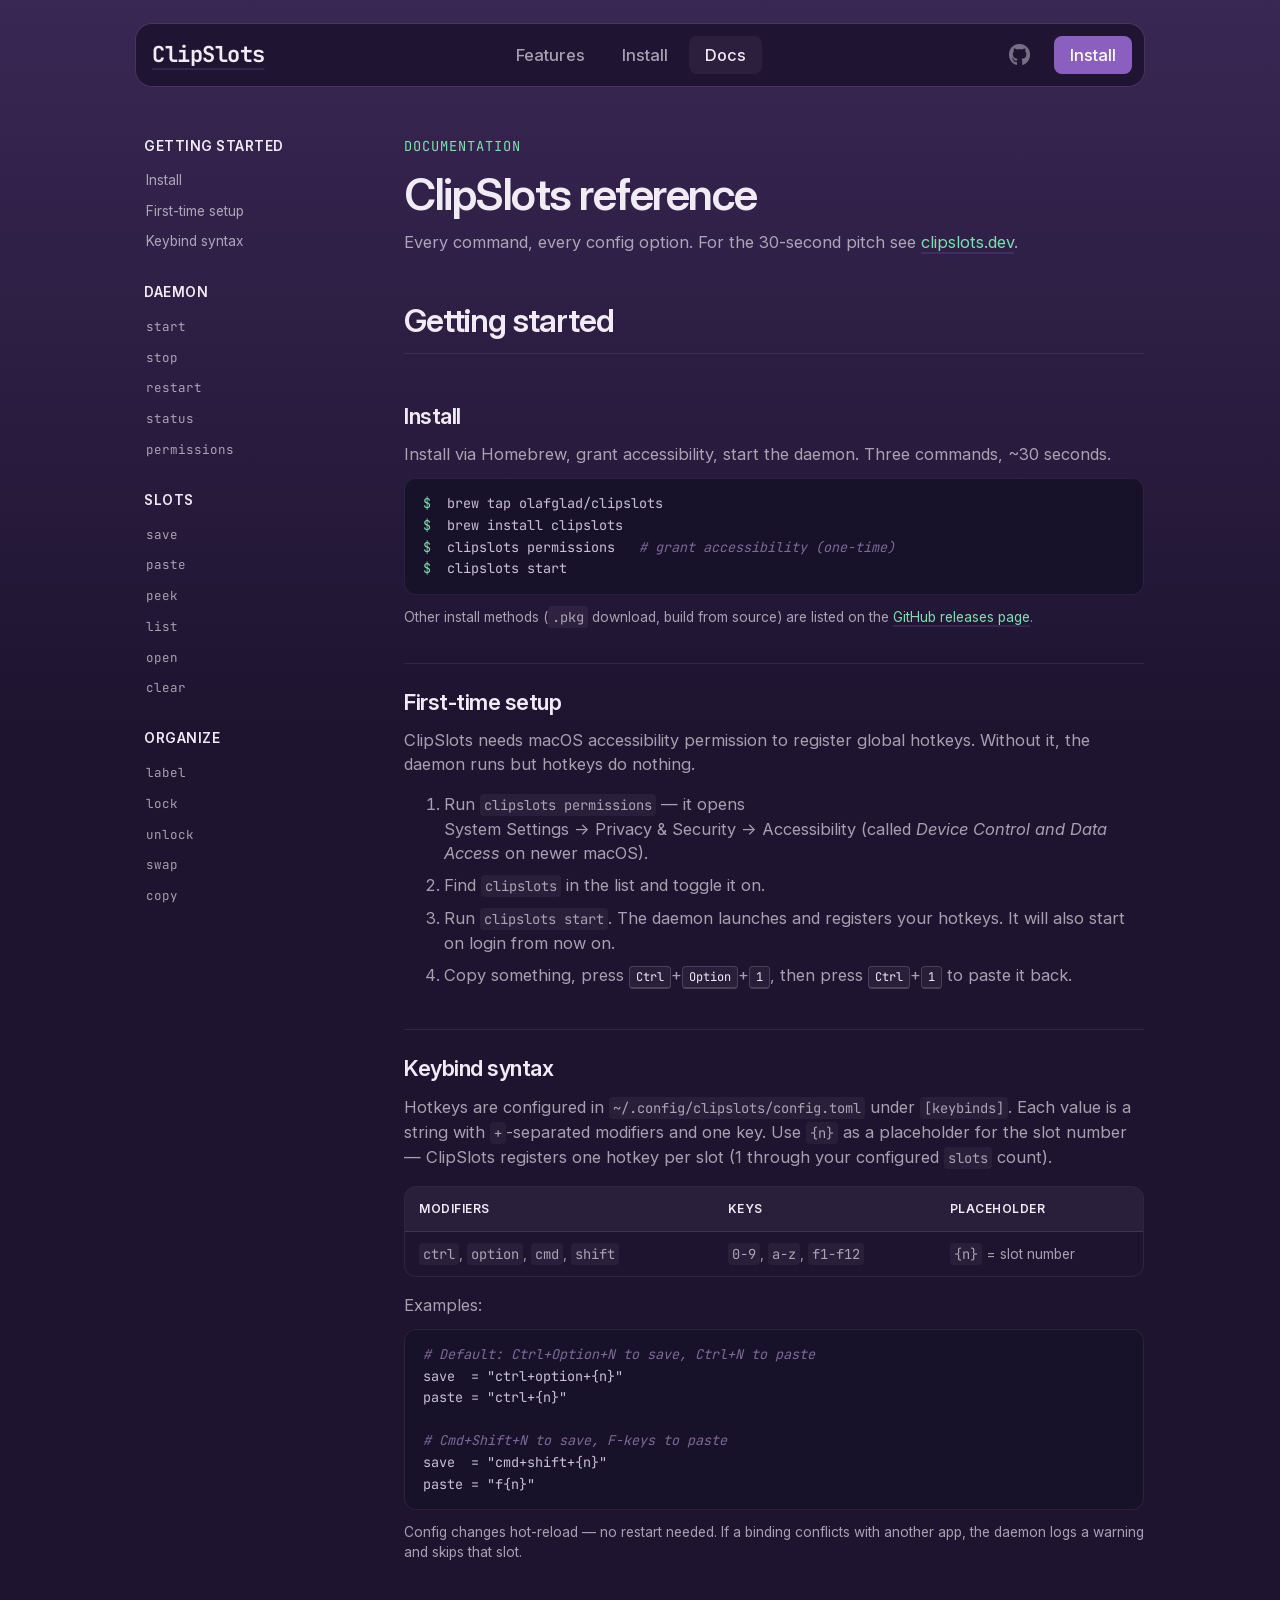
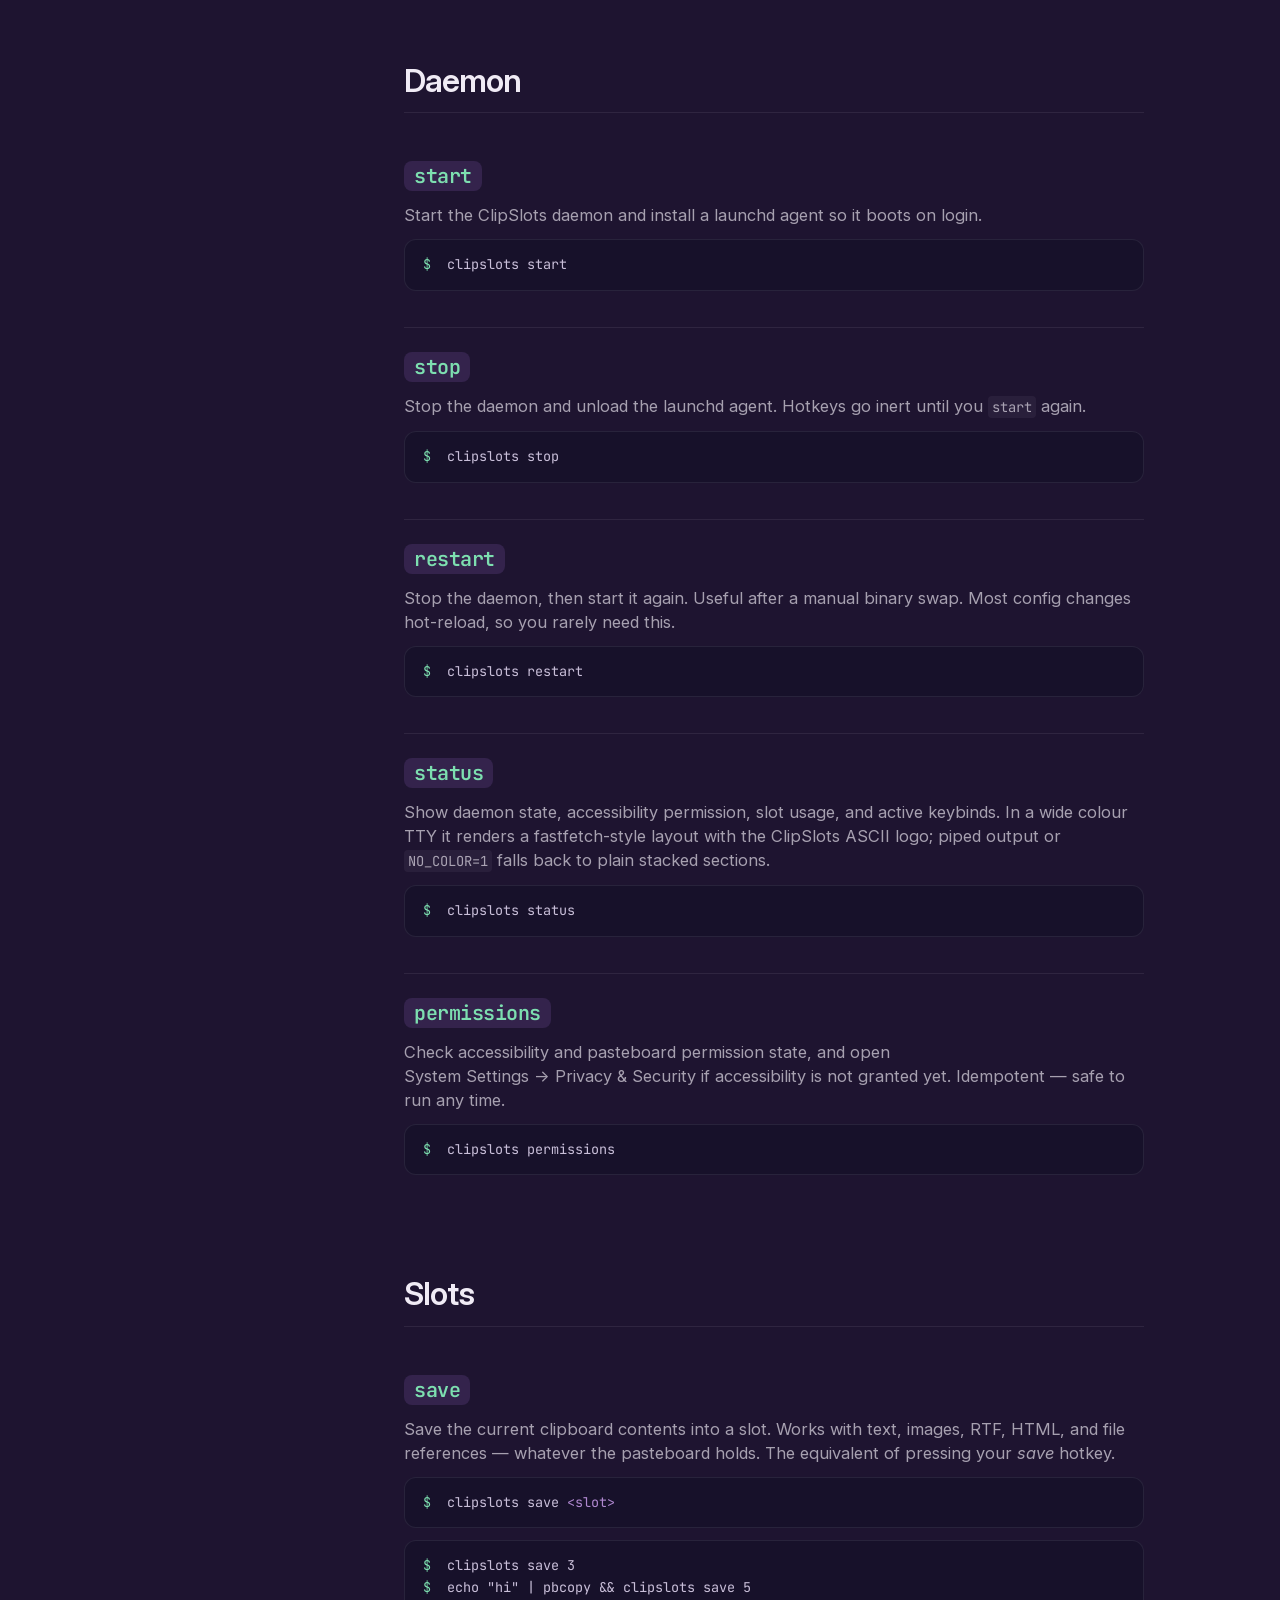
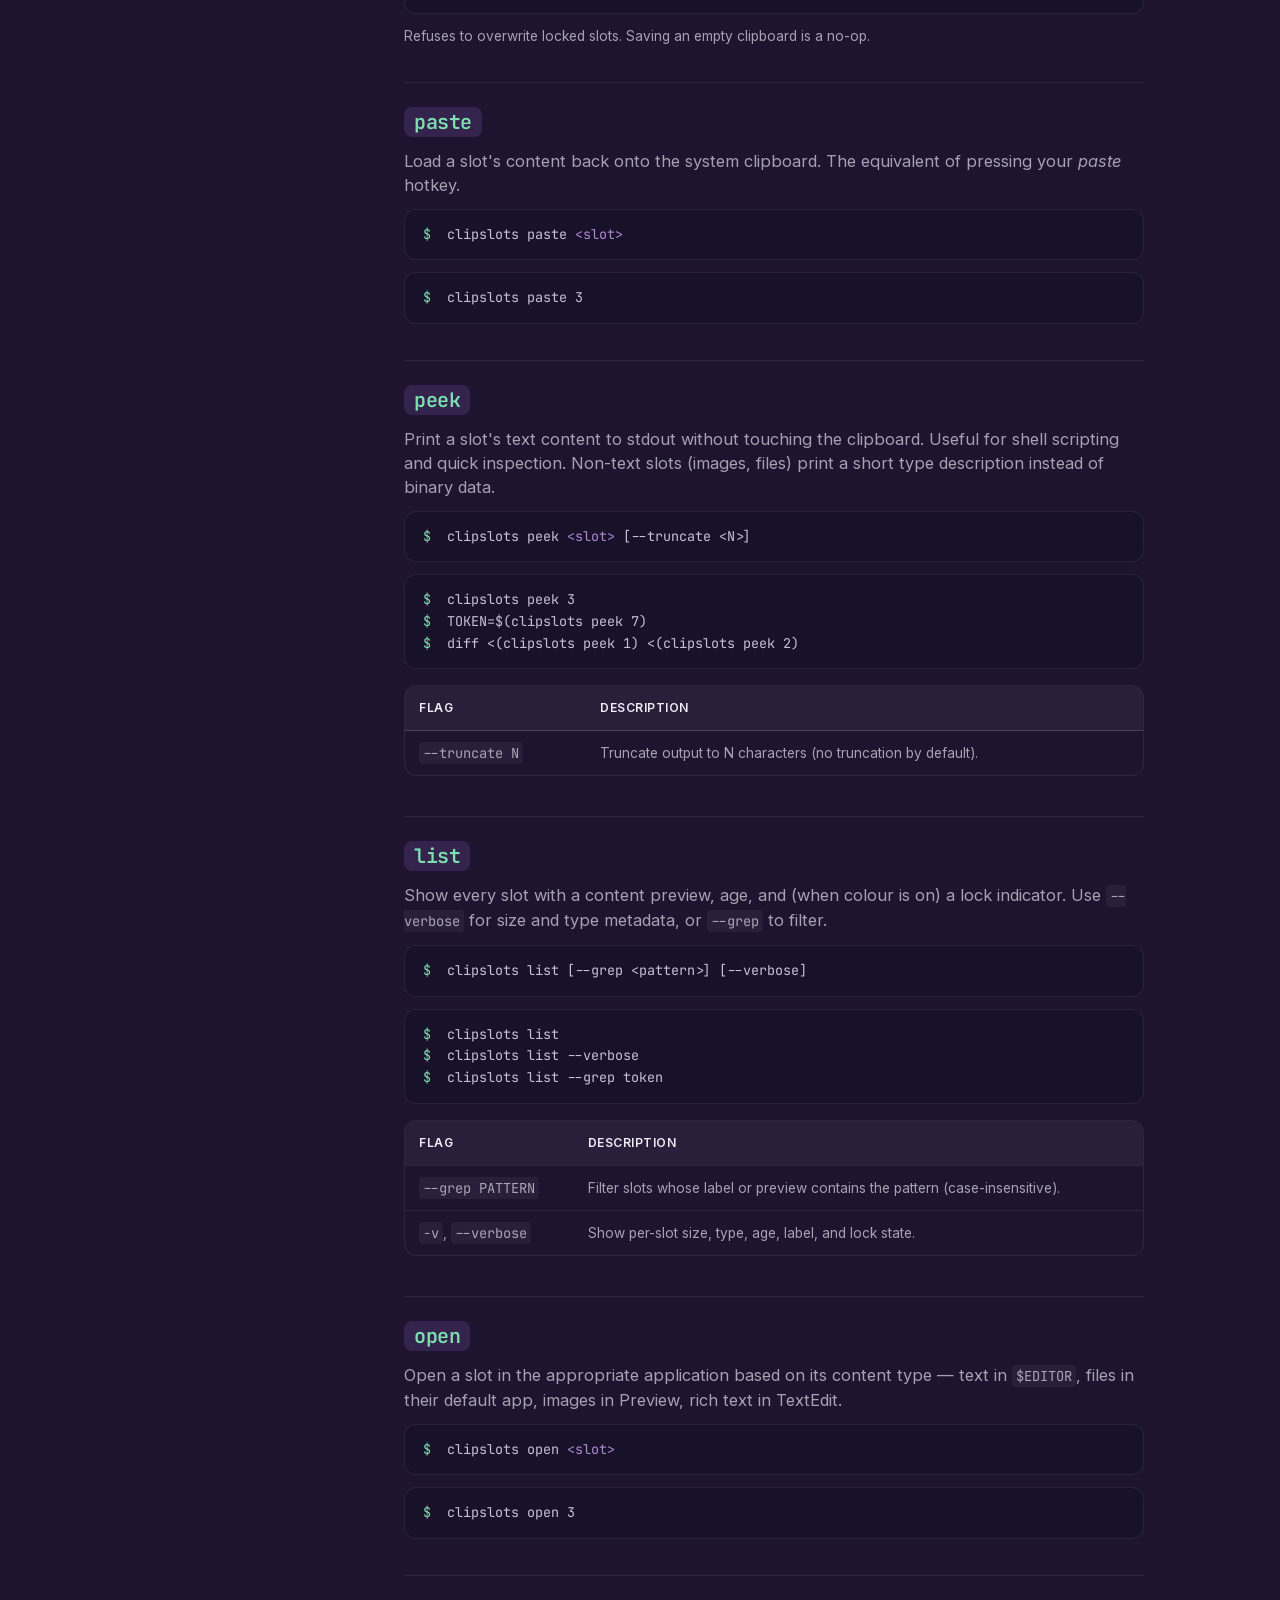
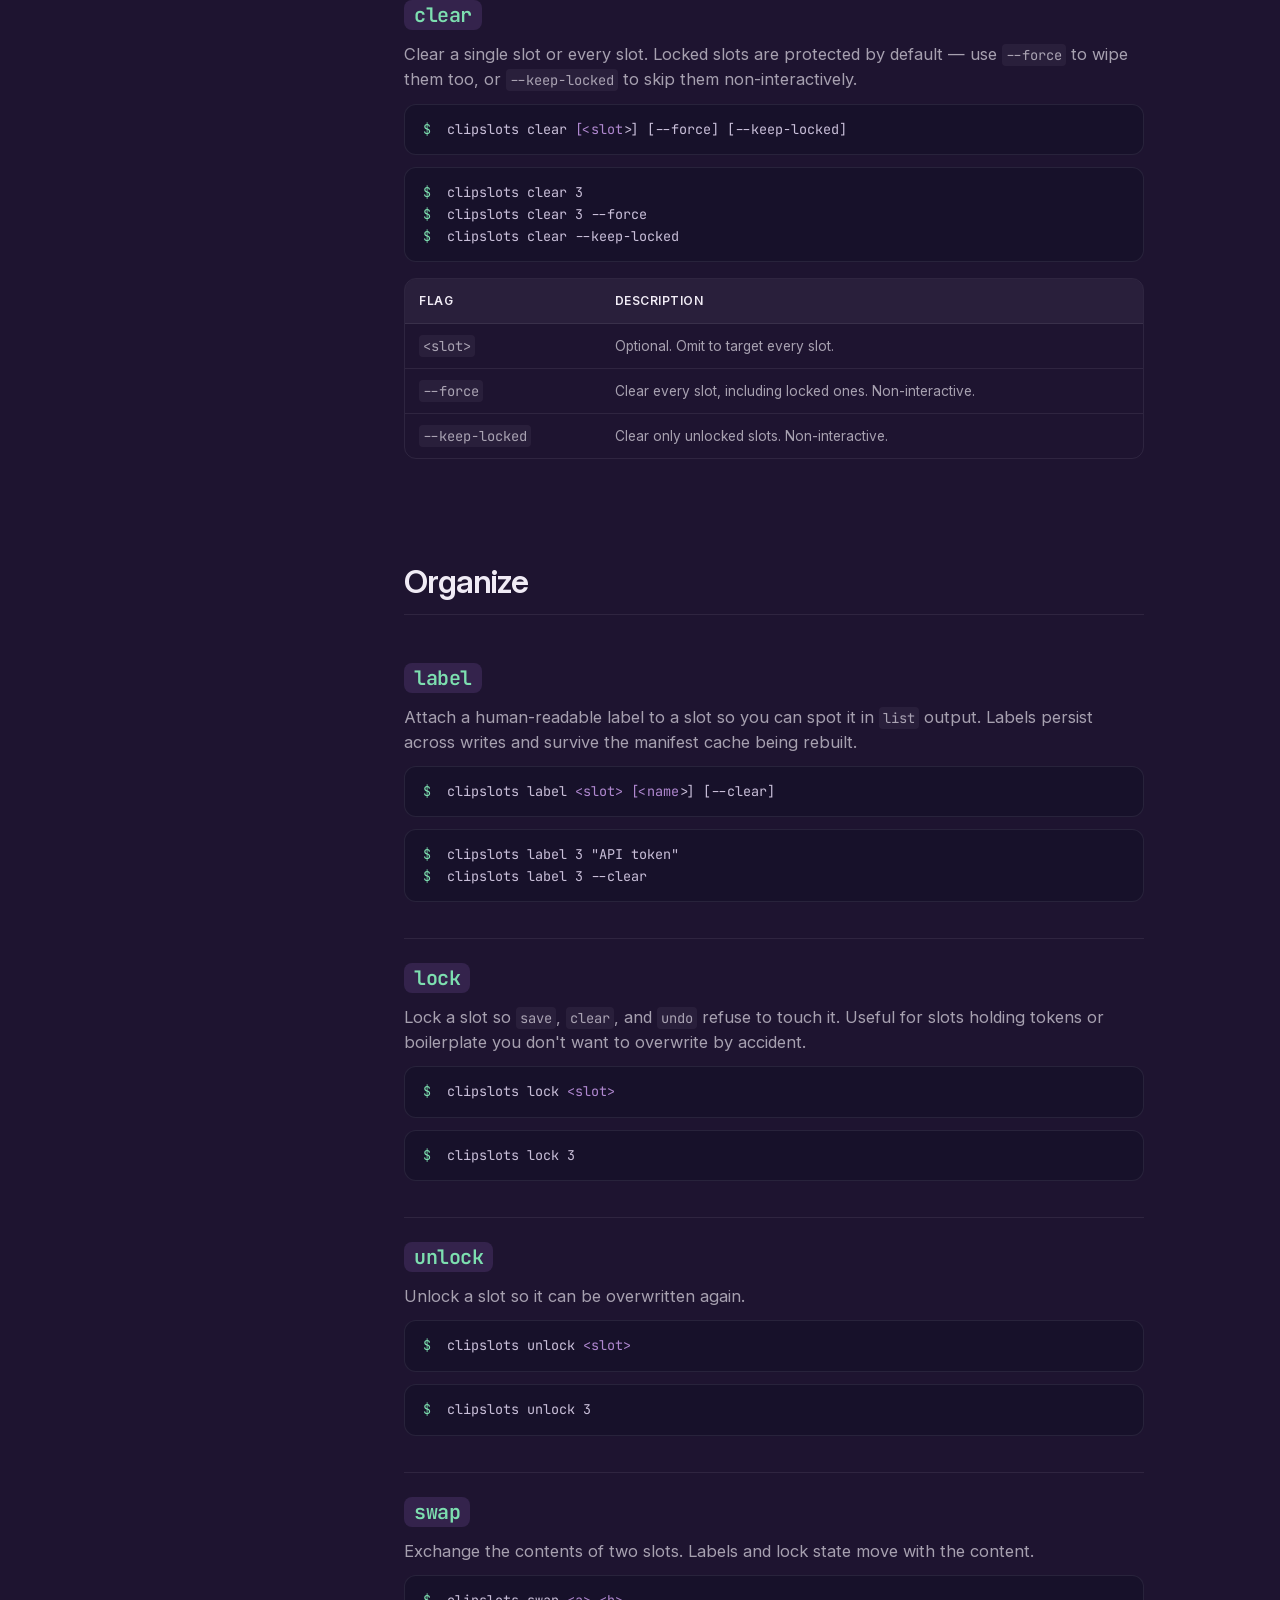
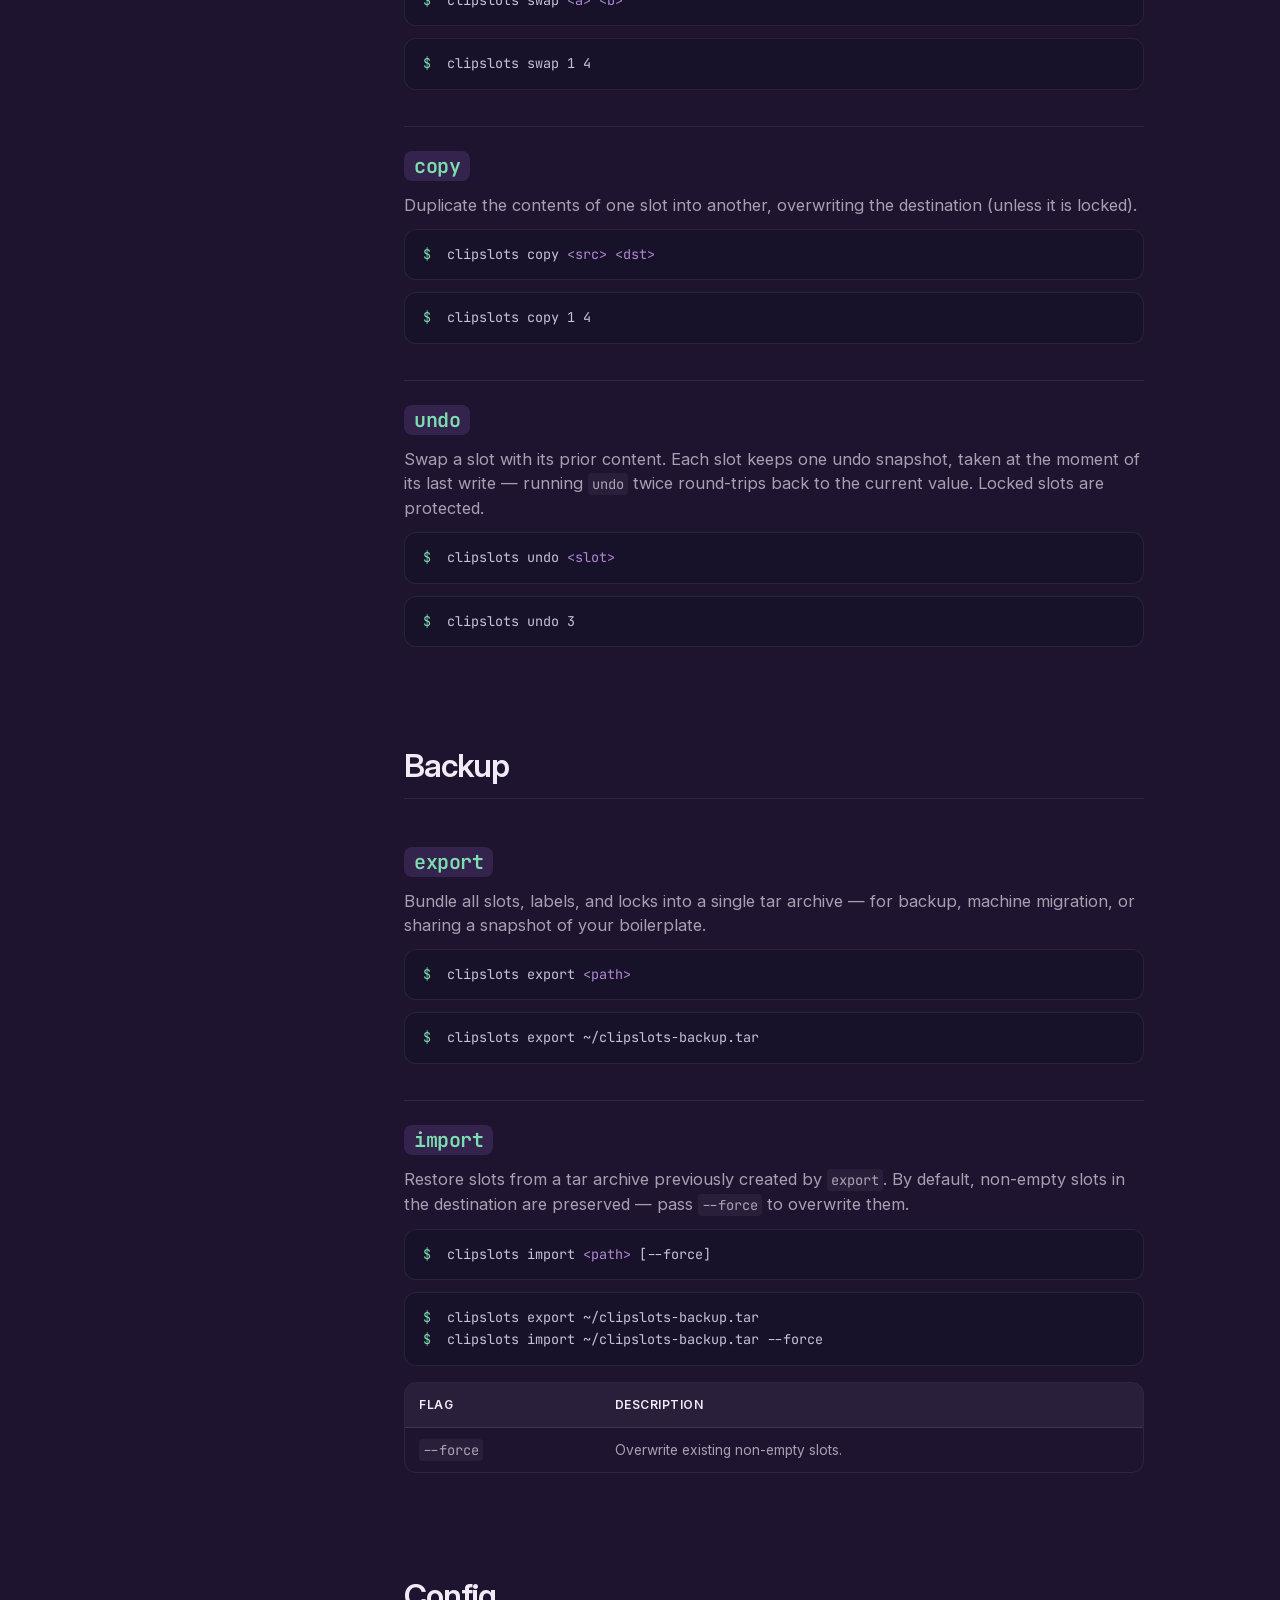
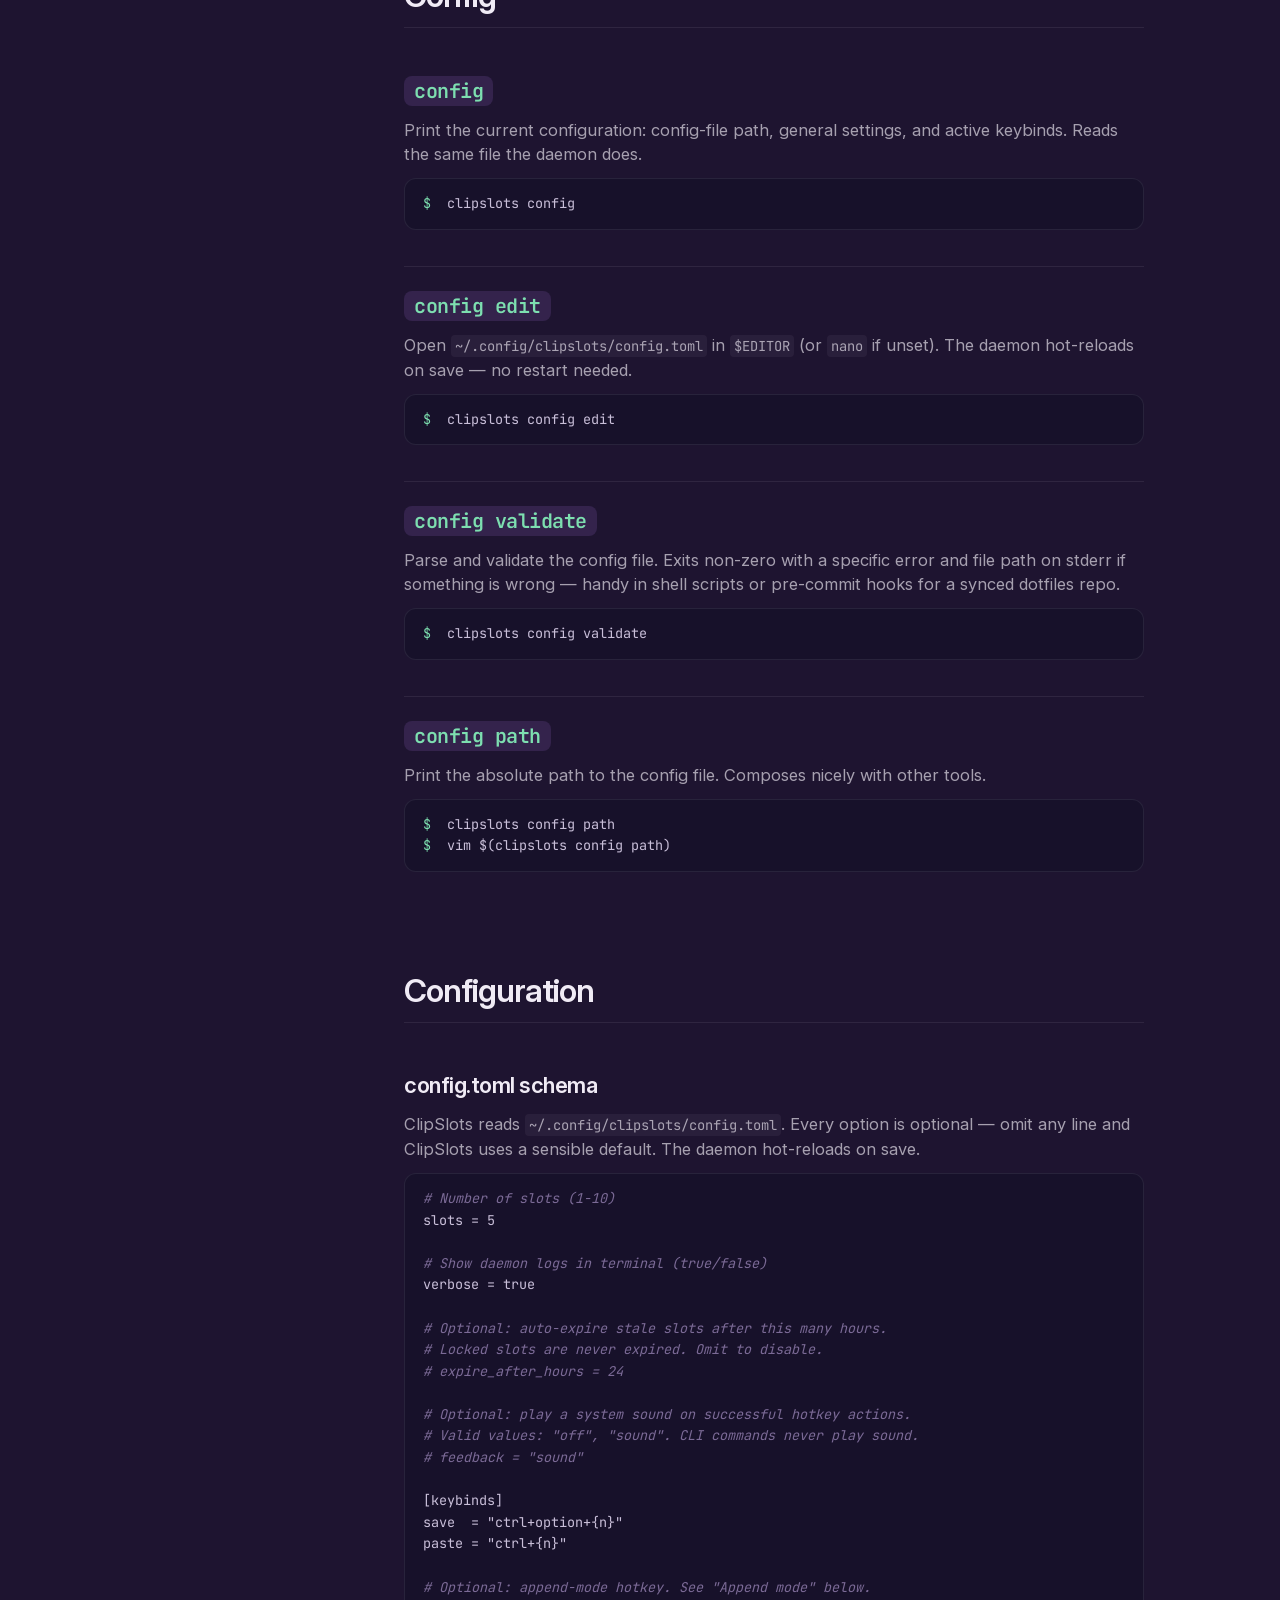
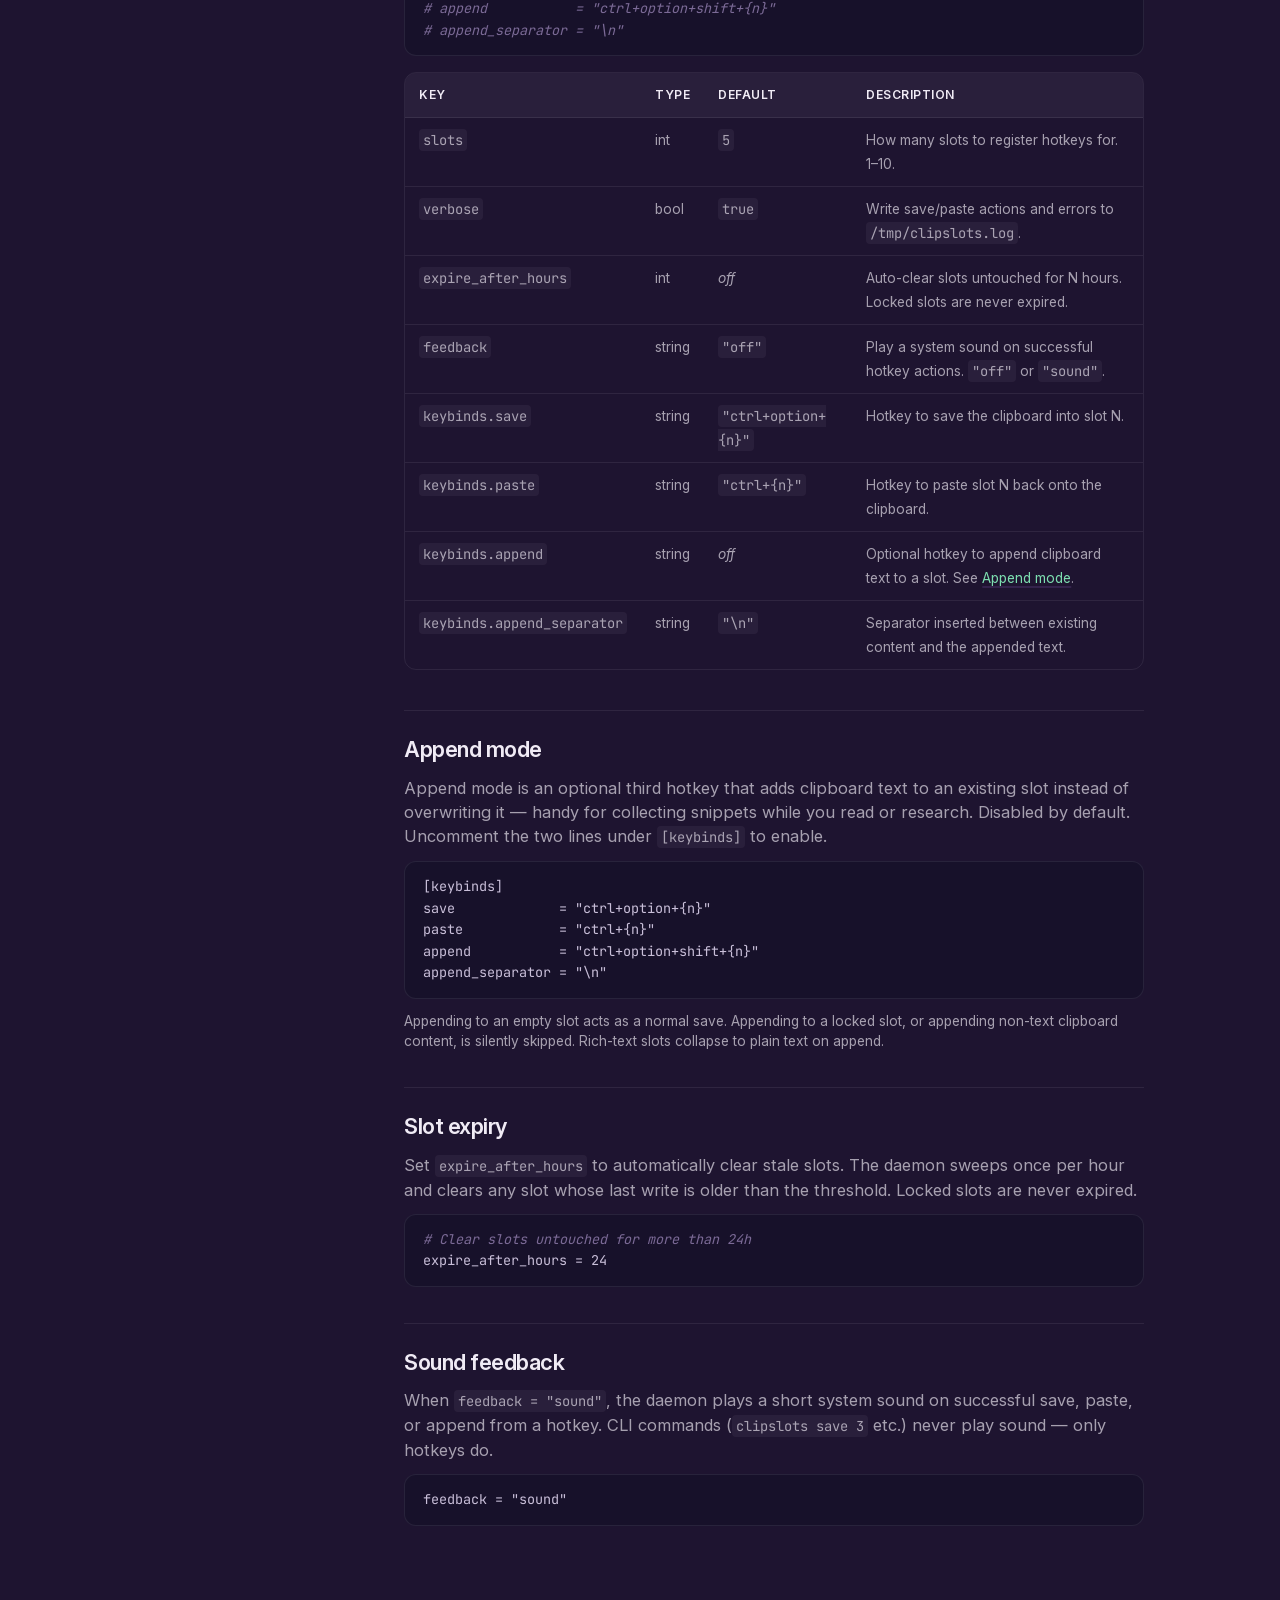
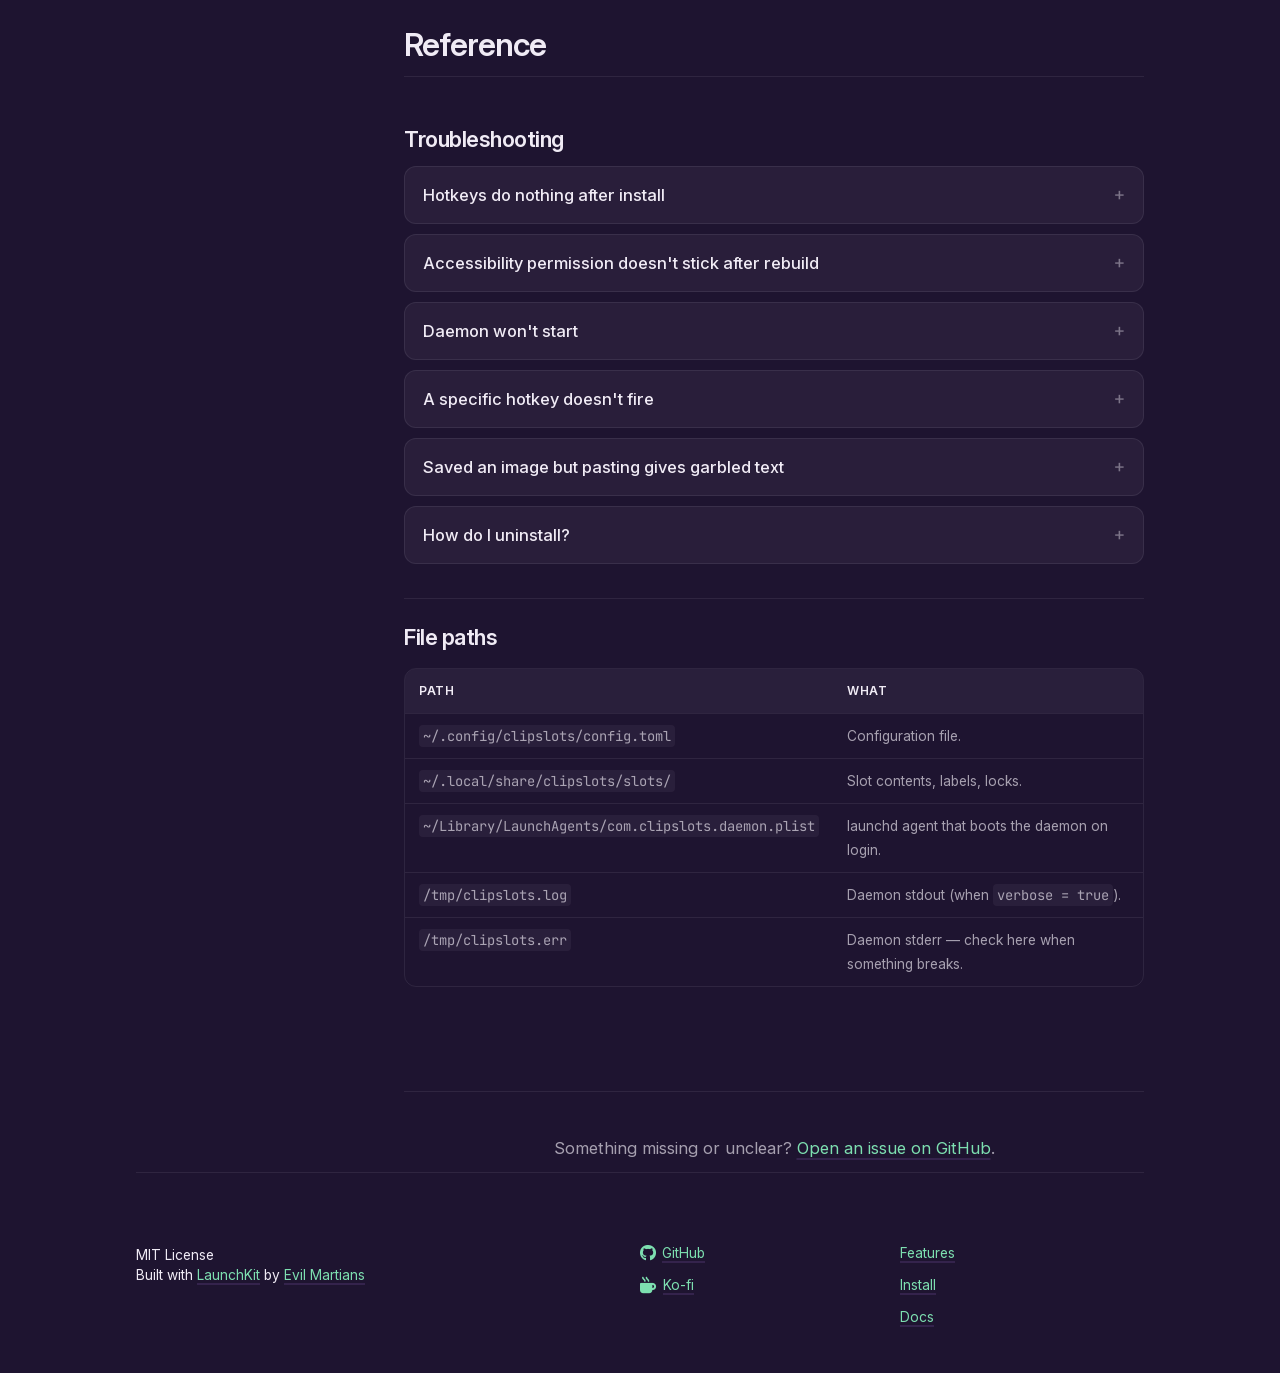
==== commit c8352f46: "docs(permissions): mention Device Control and Data Access rename (v1.15.1) Newer macOS lists the Acc" ====
--- a/docs/docs/index.html
+++ b/docs/docs/index.html
@@ -232,7 +232,8 @@
               <ol class="paragraph m secondary">
                 <li>
                   Run <code class="inline-code">clipslots permissions</code> —
-                  it opens System&nbsp;Settings&nbsp;→&nbsp;Privacy&nbsp;&amp;&nbsp;Security&nbsp;→&nbsp;Accessibility.
+                  it opens System&nbsp;Settings&nbsp;→&nbsp;Privacy&nbsp;&amp;&nbsp;Security&nbsp;→&nbsp;Accessibility
+                  (called <em>Device Control and Data Access</em> on newer macOS).
                 </li>
                 <li>
                   Find <code class="inline-code">clipslots</code> in the list
